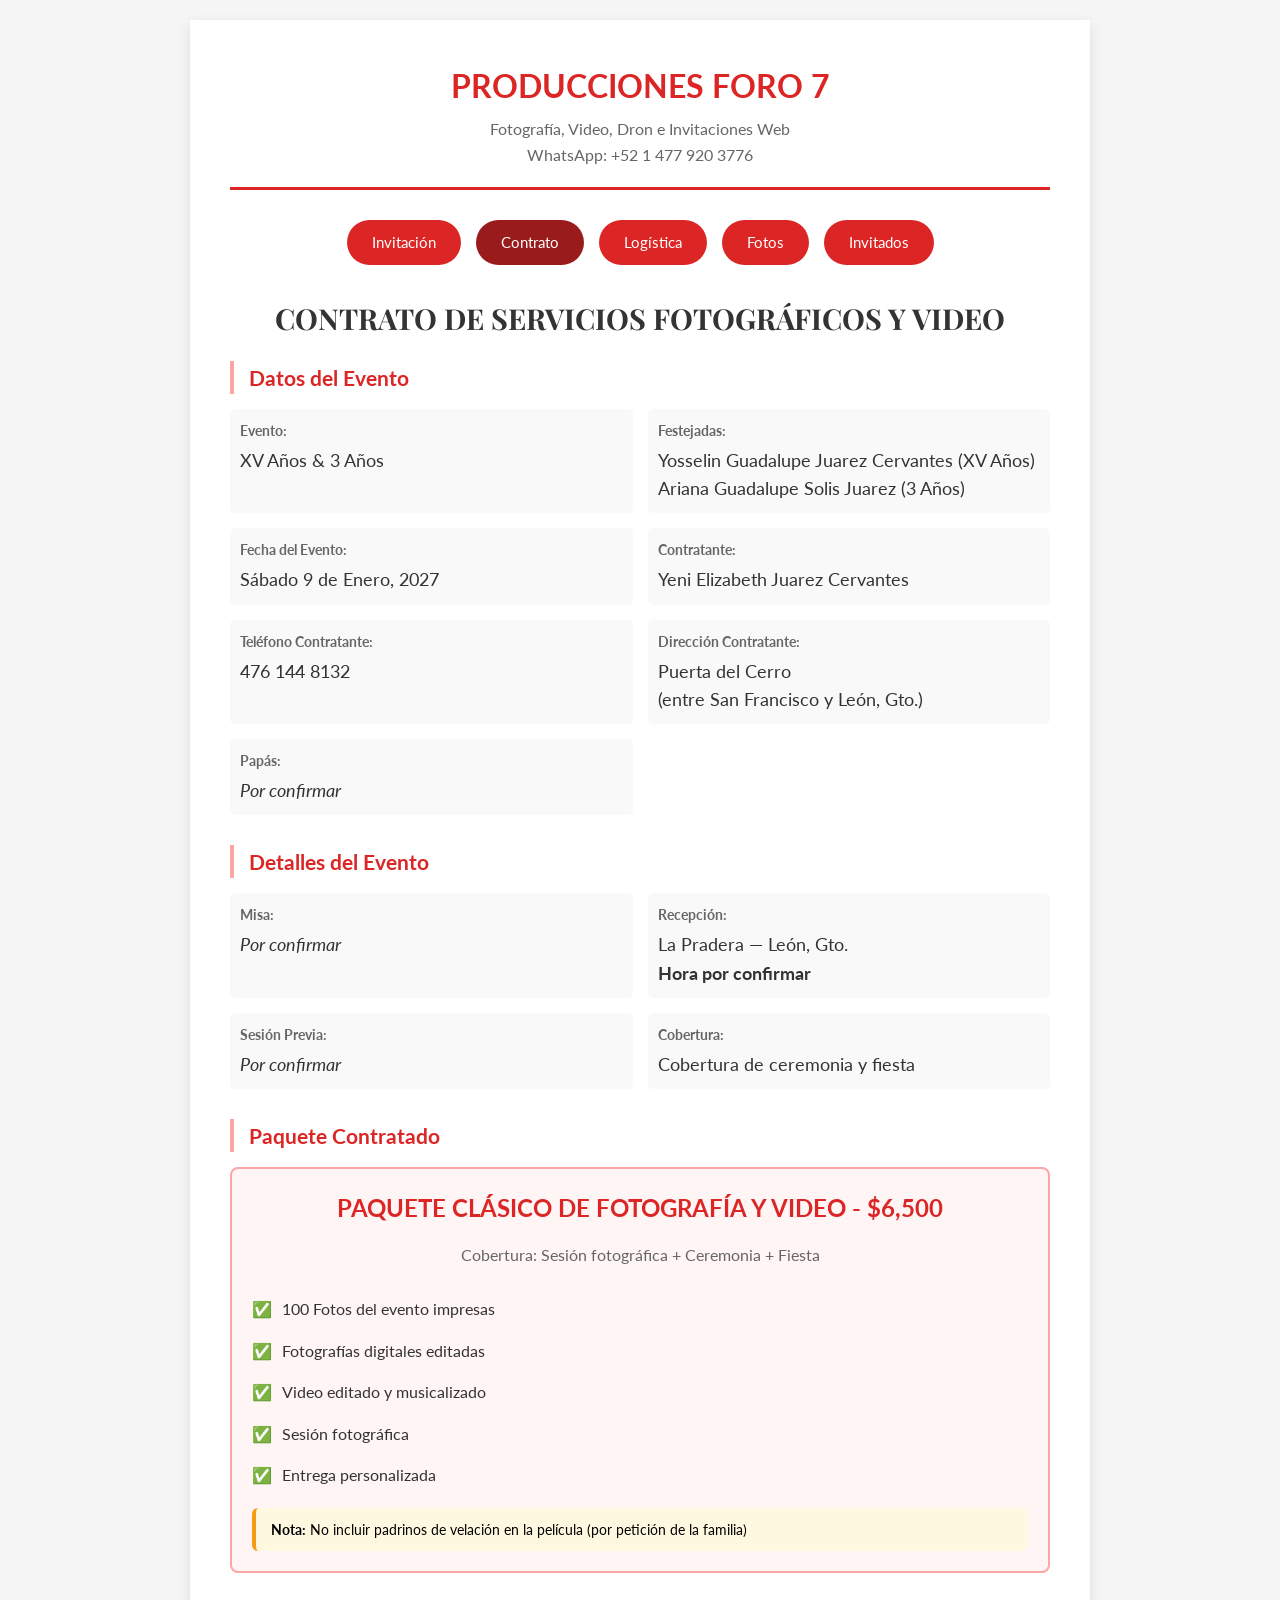
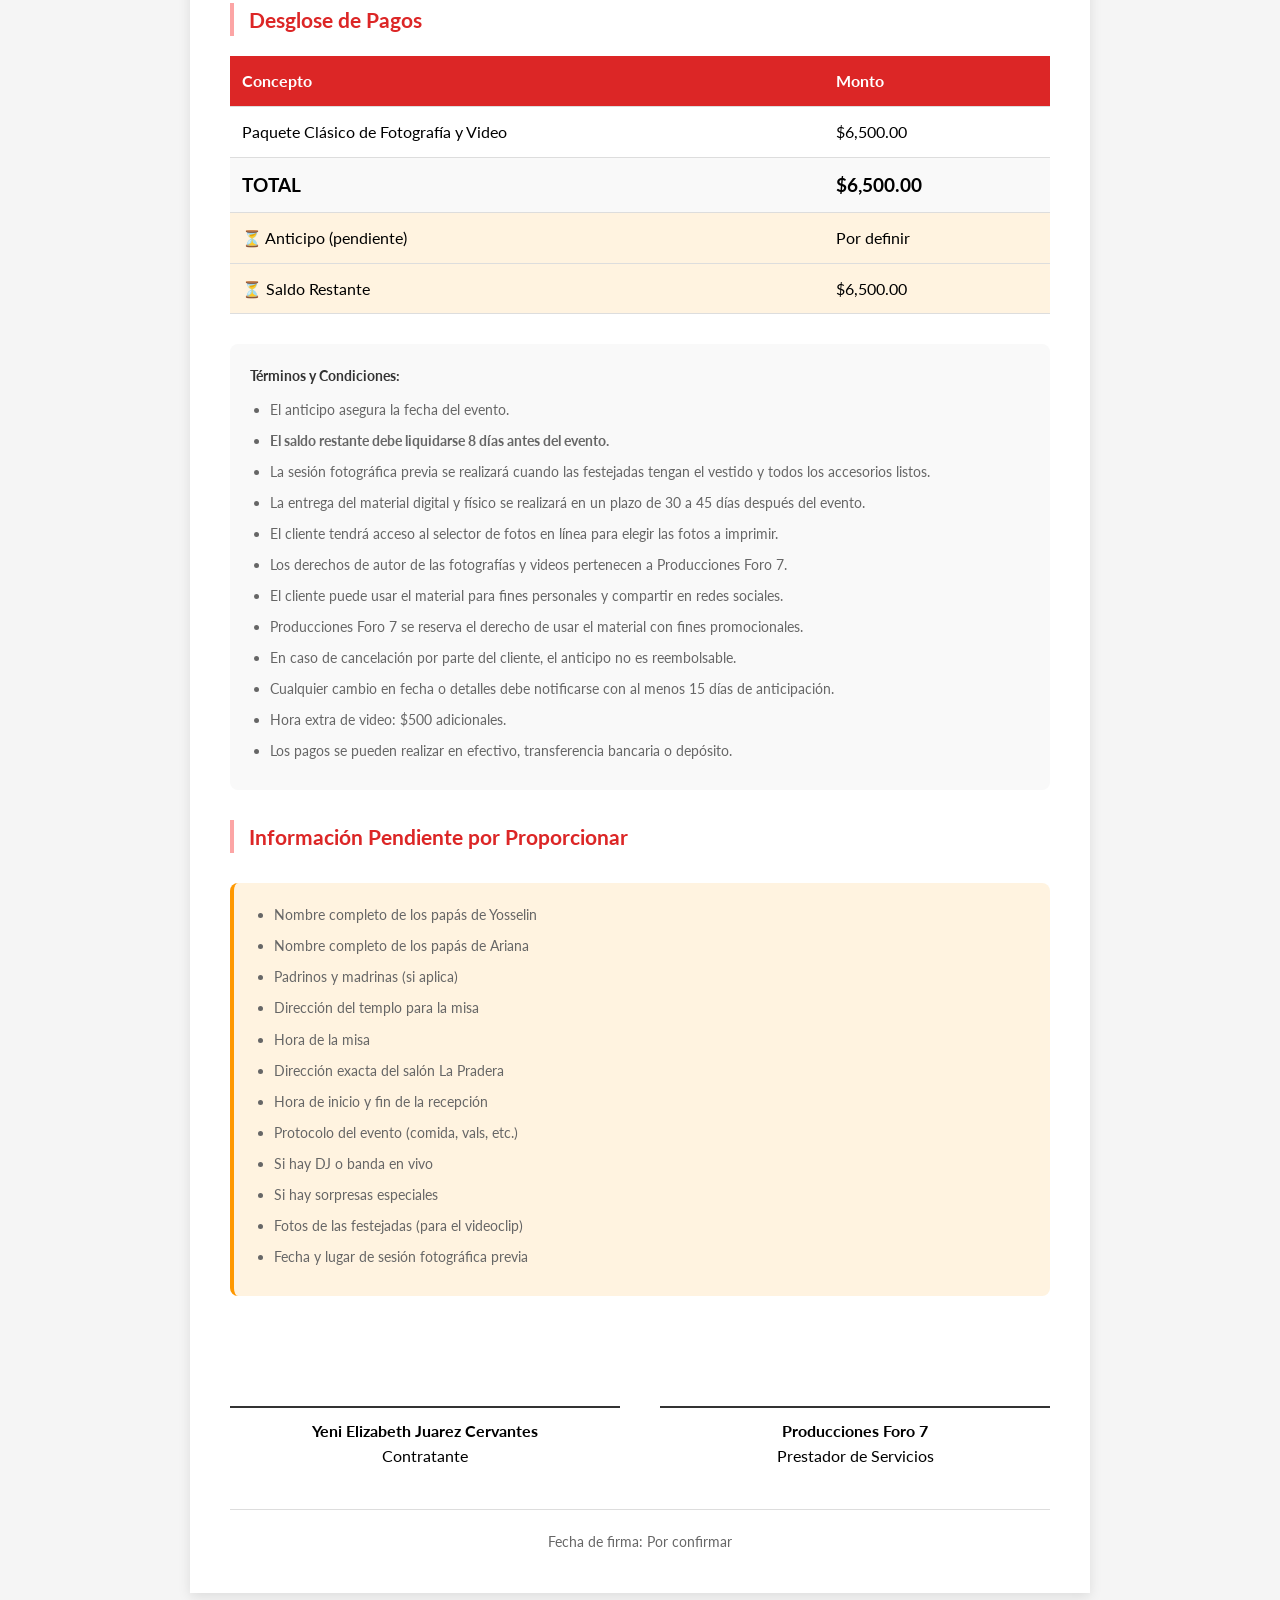
==== contrato.html @ 50c93f6e "Corregir telefono de contacto de Foro 7 a 477 920 3776 Co-Authored-By: Claude Opus 5 <noreply@anthro" ====
<!DOCTYPE html>
<html lang="es">
<head>
    <meta charset="UTF-8">
    <meta name="viewport" content="width=device-width, initial-scale=1.0">
    <title>Contrato - XV Años Yosselin & 3 Años Ariana</title>
    <link rel="icon" type="image/svg+xml" href="favicon.svg">
    <link href="https://fonts.googleapis.com/css2?family=Playfair+Display:wght@400;700&family=Lato:wght@300;400;700&display=swap" rel="stylesheet">
    <link rel="stylesheet" href="css/contrato.css?v=1">
</head>
<body>
    <div class="container">
        <div class="header">
            <div class="company-name">PRODUCCIONES FORO 7</div>
            <div class="company-subtitle">Fotografía, Video, Dron e Invitaciones Web</div>
            <div class="company-subtitle">WhatsApp: +52 1 477 920 3776</div>
        </div>

        <div class="nav-links">
            <a href="index.html">Invitación</a>
            <a href="contrato.html" class="active">Contrato</a>
            <a href="logistica.html">Logística</a>
            <a href="selector.html">Fotos</a>
            <a href="invitados.html">Invitados</a>
        </div>

        <h1 class="contract-title">CONTRATO DE SERVICIOS FOTOGRÁFICOS Y VIDEO</h1>

        <div class="section">
            <h2 class="section-title">Datos del Evento</h2>
            <div class="info-grid">
                <div class="info-item">
                    <div class="info-label">Evento:</div>
                    <div class="info-value">XV Años & 3 Años</div>
                </div>
                <div class="info-item">
                    <div class="info-label">Festejadas:</div>
                    <div class="info-value">Yosselin Guadalupe Juarez Cervantes (XV Años)<br>Ariana Guadalupe Solis Juarez (3 Años)</div>
                </div>
                <div class="info-item">
                    <div class="info-label">Fecha del Evento:</div>
                    <div class="info-value">Sábado 9 de Enero, 2027</div>
                </div>
                <div class="info-item">
                    <div class="info-label">Contratante:</div>
                    <div class="info-value">Yeni Elizabeth Juarez Cervantes</div>
                </div>
                <div class="info-item">
                    <div class="info-label">Teléfono Contratante:</div>
                    <div class="info-value">476 144 8132</div>
                </div>
                <div class="info-item">
                    <div class="info-label">Dirección Contratante:</div>
                    <div class="info-value">Puerta del Cerro<br>(entre San Francisco y León, Gto.)</div>
                </div>
                <div class="info-item">
                    <div class="info-label">Papás:</div>
                    <div class="info-value"><em>Por confirmar</em></div>
                </div>
            </div>
        </div>

        <div class="section">
            <h2 class="section-title">Detalles del Evento</h2>
            <div class="info-grid">
                <div class="info-item">
                    <div class="info-label">Misa:</div>
                    <div class="info-value"><em>Por confirmar</em></div>
                </div>
                <div class="info-item">
                    <div class="info-label">Recepción:</div>
                    <div class="info-value">La Pradera — León, Gto.<br><strong>Hora por confirmar</strong></div>
                </div>
                <div class="info-item">
                    <div class="info-label">Sesión Previa:</div>
                    <div class="info-value"><em>Por confirmar</em></div>
                </div>
                <div class="info-item">
                    <div class="info-label">Cobertura:</div>
                    <div class="info-value">Cobertura de ceremonia y fiesta</div>
                </div>
            </div>
        </div>

        <div class="section">
            <h2 class="section-title">Paquete Contratado</h2>
            <div class="package-details">
                <div class="package-title">PAQUETE CLÁSICO DE FOTOGRAFÍA Y VIDEO - $6,500</div>
                <p style="text-align: center; color: #666; margin-bottom: 20px;">
                    Cobertura: Sesión fotográfica + Ceremonia + Fiesta
                </p>

                <ul class="package-list">
                    <li>100 Fotos del evento impresas</li>
                    <li>Fotografías digitales editadas</li>
                    <li>Video editado y musicalizado</li>
                    <li>Sesión fotográfica</li>
                    <li>Entrega personalizada</li>
                </ul>

                <div style="margin-top:12px; background:#fff8e1; border-left:4px solid #f39c12; padding:10px 15px; border-radius:6px; font-size:0.9rem;">
                    <strong>Nota:</strong> No incluir padrinos de velación en la película (por petición de la familia)
                </div>
            </div>
        </div>

        <div class="section">
            <h2 class="section-title">Desglose de Pagos</h2>
            <table class="pricing-table">
                <thead>
                    <tr>
                        <th>Concepto</th>
                        <th class="table-right">Monto</th>
                    </tr>
                </thead>
                <tbody>
                    <tr>
                        <td>Paquete Clásico de Fotografía y Video</td>
                        <td class="table-right">$6,500.00</td>
                    </tr>
                    <tr class="total-row">
                        <td>TOTAL</td>
                        <td class="table-right">$6,500.00</td>
                    </tr>
                    <tr class="pending-row">
                        <td>⏳ Anticipo (pendiente)</td>
                        <td class="table-right">Por definir</td>
                    </tr>
                    <tr class="pending-row">
                        <td>⏳ Saldo Restante</td>
                        <td class="table-right">$6,500.00</td>
                    </tr>
                </tbody>
            </table>
        </div>

        <div class="section">
            <div class="terms">
                <div class="terms-title">Términos y Condiciones:</div>
                <ul>
                    <li>El anticipo asegura la fecha del evento.</li>
                    <li><strong>El saldo restante debe liquidarse 8 días antes del evento.</strong></li>
                    <li>La sesión fotográfica previa se realizará cuando las festejadas tengan el vestido y todos los accesorios listos.</li>
                    <li>La entrega del material digital y físico se realizará en un plazo de 30 a 45 días después del evento.</li>
                    <li>El cliente tendrá acceso al selector de fotos en línea para elegir las fotos a imprimir.</li>
                    <li>Los derechos de autor de las fotografías y videos pertenecen a Producciones Foro 7.</li>
                    <li>El cliente puede usar el material para fines personales y compartir en redes sociales.</li>
                    <li>Producciones Foro 7 se reserva el derecho de usar el material con fines promocionales.</li>
                    <li>En caso de cancelación por parte del cliente, el anticipo no es reembolsable.</li>
                    <li>Cualquier cambio en fecha o detalles debe notificarse con al menos 15 días de anticipación.</li>
                    <li>Hora extra de video: $500 adicionales.</li>
                    <li>Los pagos se pueden realizar en efectivo, transferencia bancaria o depósito.</li>
                </ul>
            </div>
        </div>

        <div class="section">
            <h2 class="section-title">Información Pendiente por Proporcionar</h2>
            <div class="terms" style="background: #fff3e0; border-left: 4px solid #ff9800;">
                <ul>
                    <li>Nombre completo de los papás de Yosselin</li>
                    <li>Nombre completo de los papás de Ariana</li>
                    <li>Padrinos y madrinas (si aplica)</li>
                    <li>Dirección del templo para la misa</li>
                    <li>Hora de la misa</li>
                    <li>Dirección exacta del salón La Pradera</li>
                    <li>Hora de inicio y fin de la recepción</li>
                    <li>Protocolo del evento (comida, vals, etc.)</li>
                    <li>Si hay DJ o banda en vivo</li>
                    <li>Si hay sorpresas especiales</li>
                    <li>Fotos de las festejadas (para el videoclip)</li>
                    <li>Fecha y lugar de sesión fotográfica previa</li>
                </ul>
            </div>
        </div>

        <div class="signatures">
            <div class="signature-box">
                <div class="signature-line">
                    <strong>Yeni Elizabeth Juarez Cervantes</strong><br>
                    Contratante
                </div>
            </div>
            <div class="signature-box">
                <div class="signature-line">
                    <strong>Producciones Foro 7</strong><br>
                    Prestador de Servicios
                </div>
            </div>
        </div>

        <div class="contract-date">
            Fecha de firma: Por confirmar
        </div>
    </div>
    <script src="js/visitas.js?v=1"></script>

<script src="js/foro7-footer.js?v=1"></script>
</body>
</html>
---- css/contrato.css ----
* {
            margin: 0;
            padding: 0;
            box-sizing: border-box;
        }

        body {
            font-family: 'Lato', sans-serif;
            background: #f5f5f5;
            padding: 20px;
            line-height: 1.6;
        }

        .container {
            max-width: 900px;
            margin: 0 auto;
            background: white;
            padding: 40px;
            box-shadow: 0 4px 12px rgba(0,0,0,0.1);
        }

        .header {
            text-align: center;
            border-bottom: 3px solid #dc2626;
            padding-bottom: 20px;
            margin-bottom: 30px;
        }

        .company-name {
            font-size: 2rem;
            color: #dc2626;
            font-weight: 700;
            margin-bottom: 5px;
        }

        .company-subtitle {
            font-size: 1rem;
            color: #666;
        }

        .contract-title {
            font-family: 'Playfair Display', serif;
            font-size: 1.8rem;
            color: #333;
            margin: 30px 0 20px;
            text-align: center;
        }

        .section {
            margin-bottom: 30px;
        }

        .section-title {
            font-size: 1.3rem;
            color: #dc2626;
            margin-bottom: 15px;
            font-weight: 700;
            border-left: 4px solid #fca5a5;
            padding-left: 15px;
        }

        .info-grid {
            display: grid;
            grid-template-columns: 1fr 1fr;
            gap: 15px;
            margin-bottom: 20px;
        }

        .info-item {
            padding: 10px;
            background: #f9f9f9;
            border-radius: 5px;
        }

        .info-label {
            font-weight: 700;
            color: #666;
            font-size: 0.9rem;
            margin-bottom: 5px;
        }

        .info-value {
            color: #333;
            font-size: 1.1rem;
        }

        .pending {
            color: #ff9800;
            font-style: italic;
        }

        .package-details {
            background: #fff5f5;
            padding: 20px;
            border-radius: 8px;
            border: 2px solid #fca5a5;
        }

        .package-title {
            font-size: 1.5rem;
            color: #dc2626;
            margin-bottom: 15px;
            text-align: center;
            font-weight: 700;
        }

        .package-list {
            list-style: none;
            padding: 0;
        }

        .package-list li {
            padding: 8px 0;
            padding-left: 30px;
            position: relative;
            color: #333;
        }

        .package-list li:before {
            content: "✅";
            position: absolute;
            left: 0;
        }

        .package-extras {
            background: #e3f2fd;
            padding: 15px;
            border-radius: 8px;
            margin-top: 15px;
            border-left: 4px solid #2196f3;
        }

        .package-extras-title {
            font-weight: 700;
            color: #1976d2;
            margin-bottom: 10px;
        }

        .pricing-table {
            width: 100%;
            margin-top: 20px;
            border-collapse: collapse;
        }

        .pricing-table th,
        .pricing-table td {
            padding: 12px;
            text-align: left;
            border-bottom: 1px solid #ddd;
        }

        .pricing-table th {
            background: #dc2626;
            color: white;
            font-weight: 700;
        }

        .total-row {
            background: #f9f9f9;
            font-weight: 700;
            font-size: 1.2rem;
        }

        .paid-row {
            background: #e8f5e9;
        }

        .pending-row {
            background: #fff3e0;
        }

        .signatures {
            margin-top: 50px;
            display: grid;
            grid-template-columns: 1fr 1fr;
            gap: 40px;
        }

        .signature-box {
            text-align: center;
        }

        .signature-line {
            border-top: 2px solid #333;
            margin-top: 60px;
            padding-top: 10px;
        }

        .terms {
            background: #f9f9f9;
            padding: 20px;
            border-radius: 8px;
            margin-top: 30px;
            font-size: 0.9rem;
            color: #666;
        }

        .terms-title {
            font-weight: 700;
            color: #333;
            margin-bottom: 10px;
        }

        .terms ul {
            padding-left: 20px;
        }

        .terms li {
            margin-bottom: 8px;
        }

        .table-right {
            text-align: right;
        }

        .contract-date {
            text-align: center;
            margin-top: 40px;
            padding-top: 20px;
            border-top: 1px solid #ddd;
            color: #666;
            font-size: 0.9rem;
        }

        .nav-links {
            display: flex;
            justify-content: center;
            gap: 15px;
            margin: 20px 0;
            flex-wrap: wrap;
        }

        .nav-links a {
            display: inline-block;
            background: #dc2626;
            color: white;
            padding: 10px 25px;
            border-radius: 25px;
            text-decoration: none;
            transition: all 0.3s;
            font-size: 0.95em;
        }

        .nav-links a:hover {
            background: #991b1b;
            transform: translateY(-2px);
            box-shadow: 0 5px 15px rgba(0, 0, 0, 0.2);
        }

        .nav-links a.active {
            background: #991b1b;
        }

        @media (max-width: 768px) {
            .container {
                padding: 20px;
            }

            .info-grid {
                grid-template-columns: 1fr;
            }

            .signatures {
                grid-template-columns: 1fr;
            }
        }

        @media print {
            body {
                background: white;
                padding: 0;
            }

            .container {
                box-shadow: none;
                padding: 20px;
            }

            .nav-links {
                display: none;
            }
        }
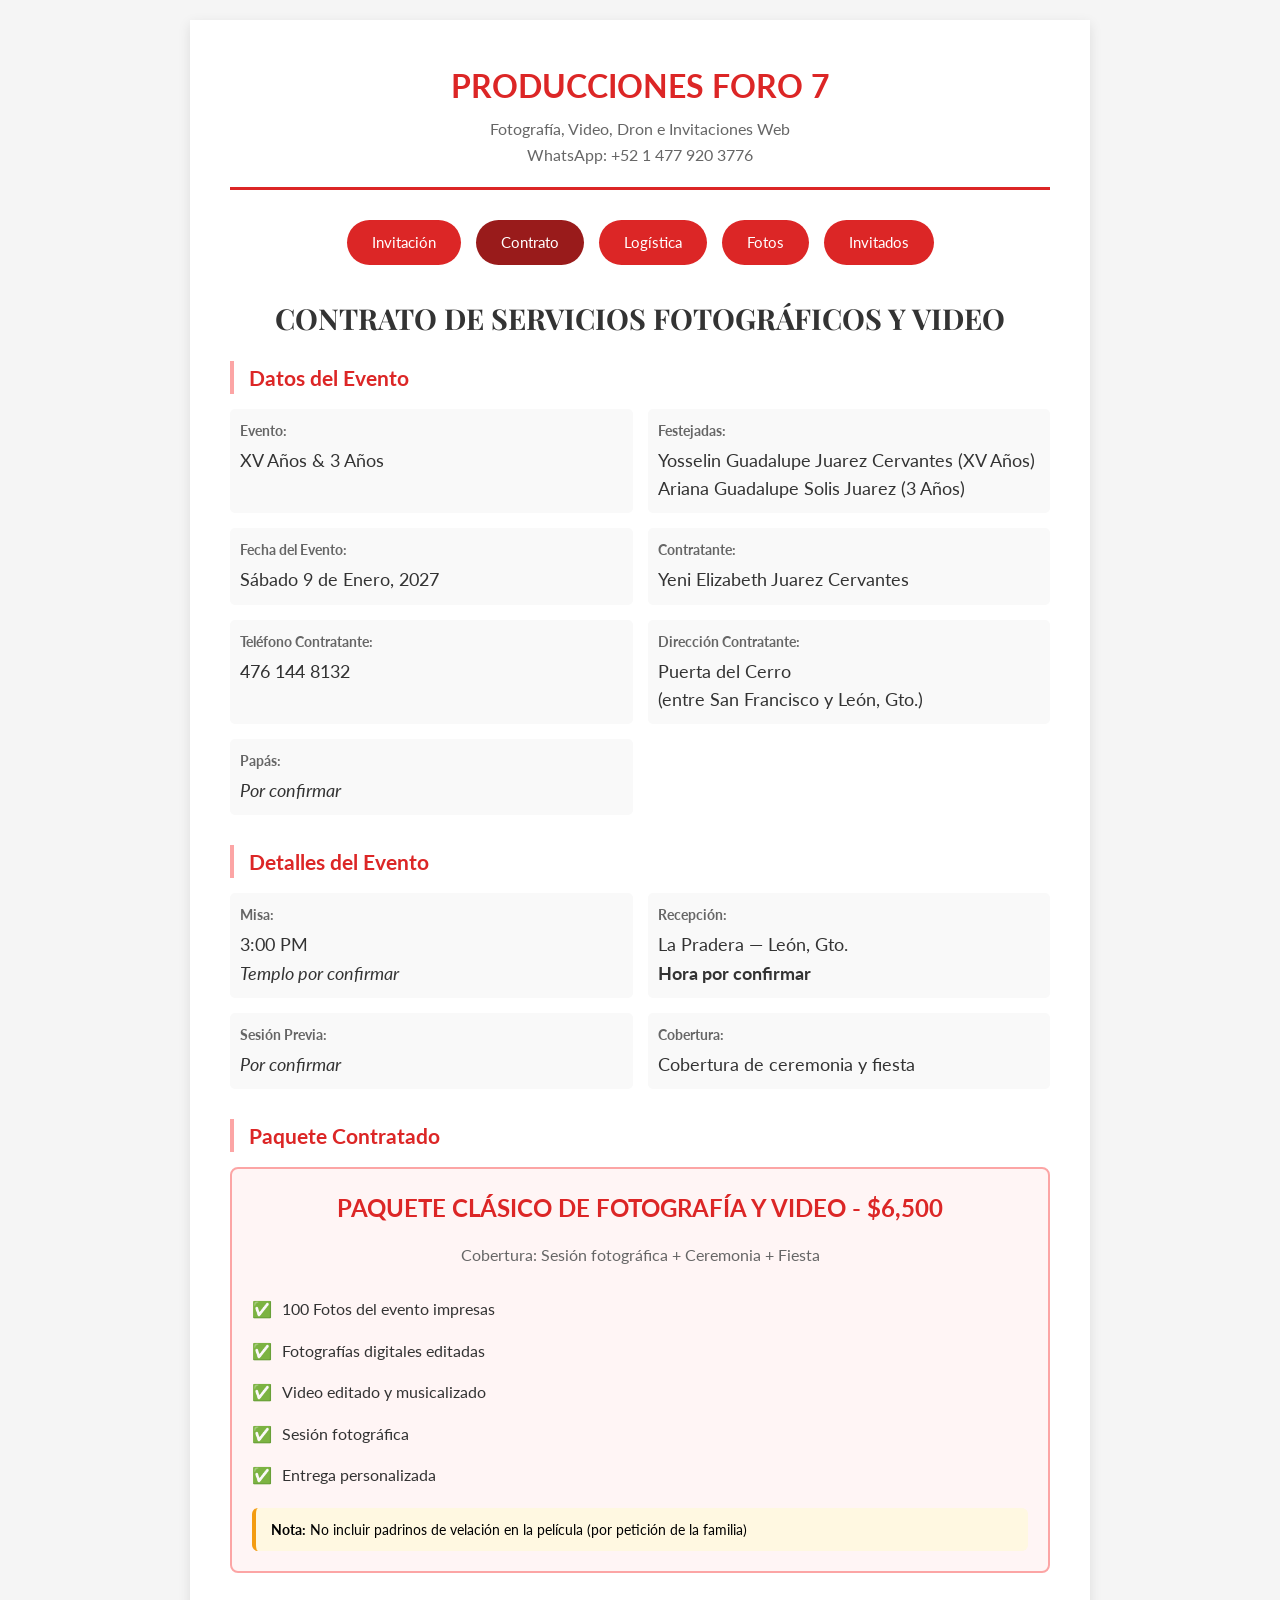
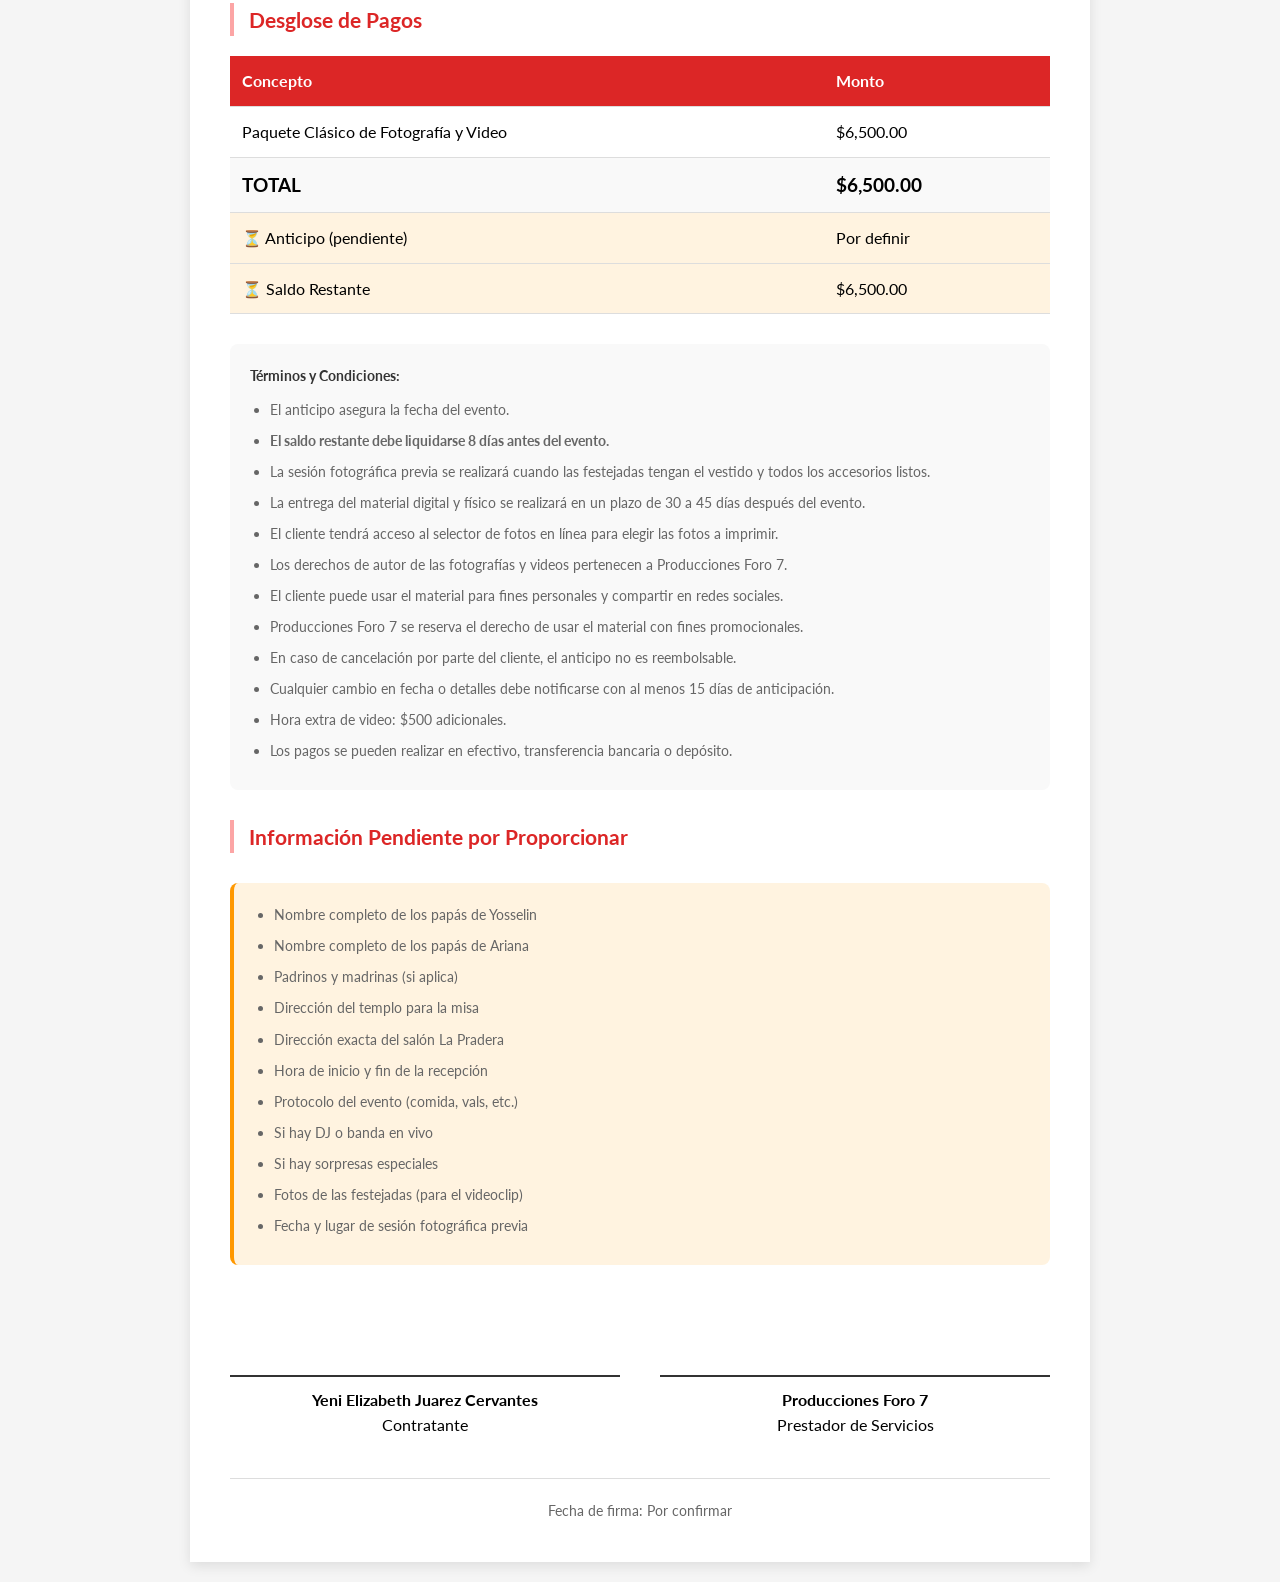
==== commit 0cf44fbf: "Confirmar hora de la misa a las 3:00 PM Co-Authored-By: Claude Opus 5.5 <noreply@anthropic.com>" ====
--- a/contrato.html
+++ b/contrato.html
@@ -65,7 +65,7 @@
             <div class="info-grid">
                 <div class="info-item">
                     <div class="info-label">Misa:</div>
-                    <div class="info-value"><em>Por confirmar</em></div>
+                    <div class="info-value">3:00 PM<br><em>Templo por confirmar</em></div>
                 </div>
                 <div class="info-item">
                     <div class="info-label">Recepción:</div>
@@ -162,7 +162,6 @@
                     <li>Nombre completo de los papás de Ariana</li>
                     <li>Padrinos y madrinas (si aplica)</li>
                     <li>Dirección del templo para la misa</li>
-                    <li>Hora de la misa</li>
                     <li>Dirección exacta del salón La Pradera</li>
                     <li>Hora de inicio y fin de la recepción</li>
                     <li>Protocolo del evento (comida, vals, etc.)</li>
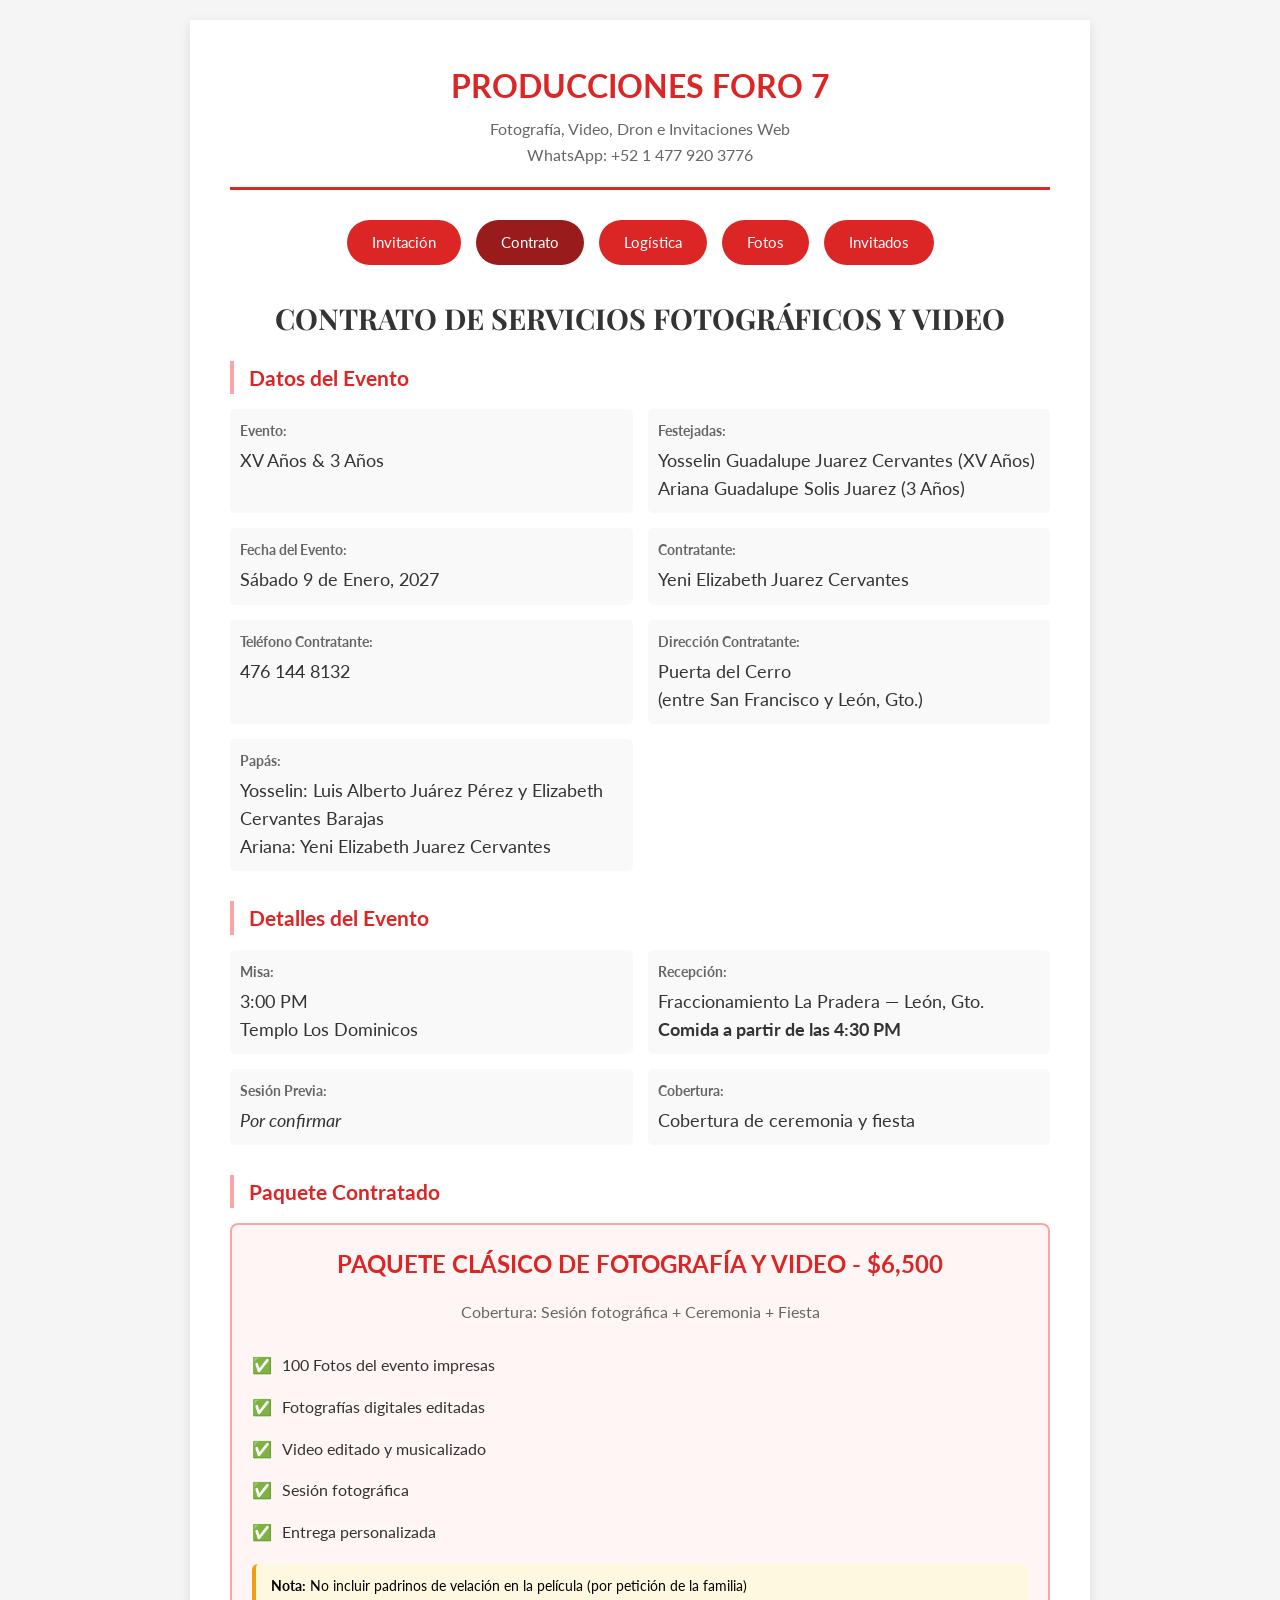
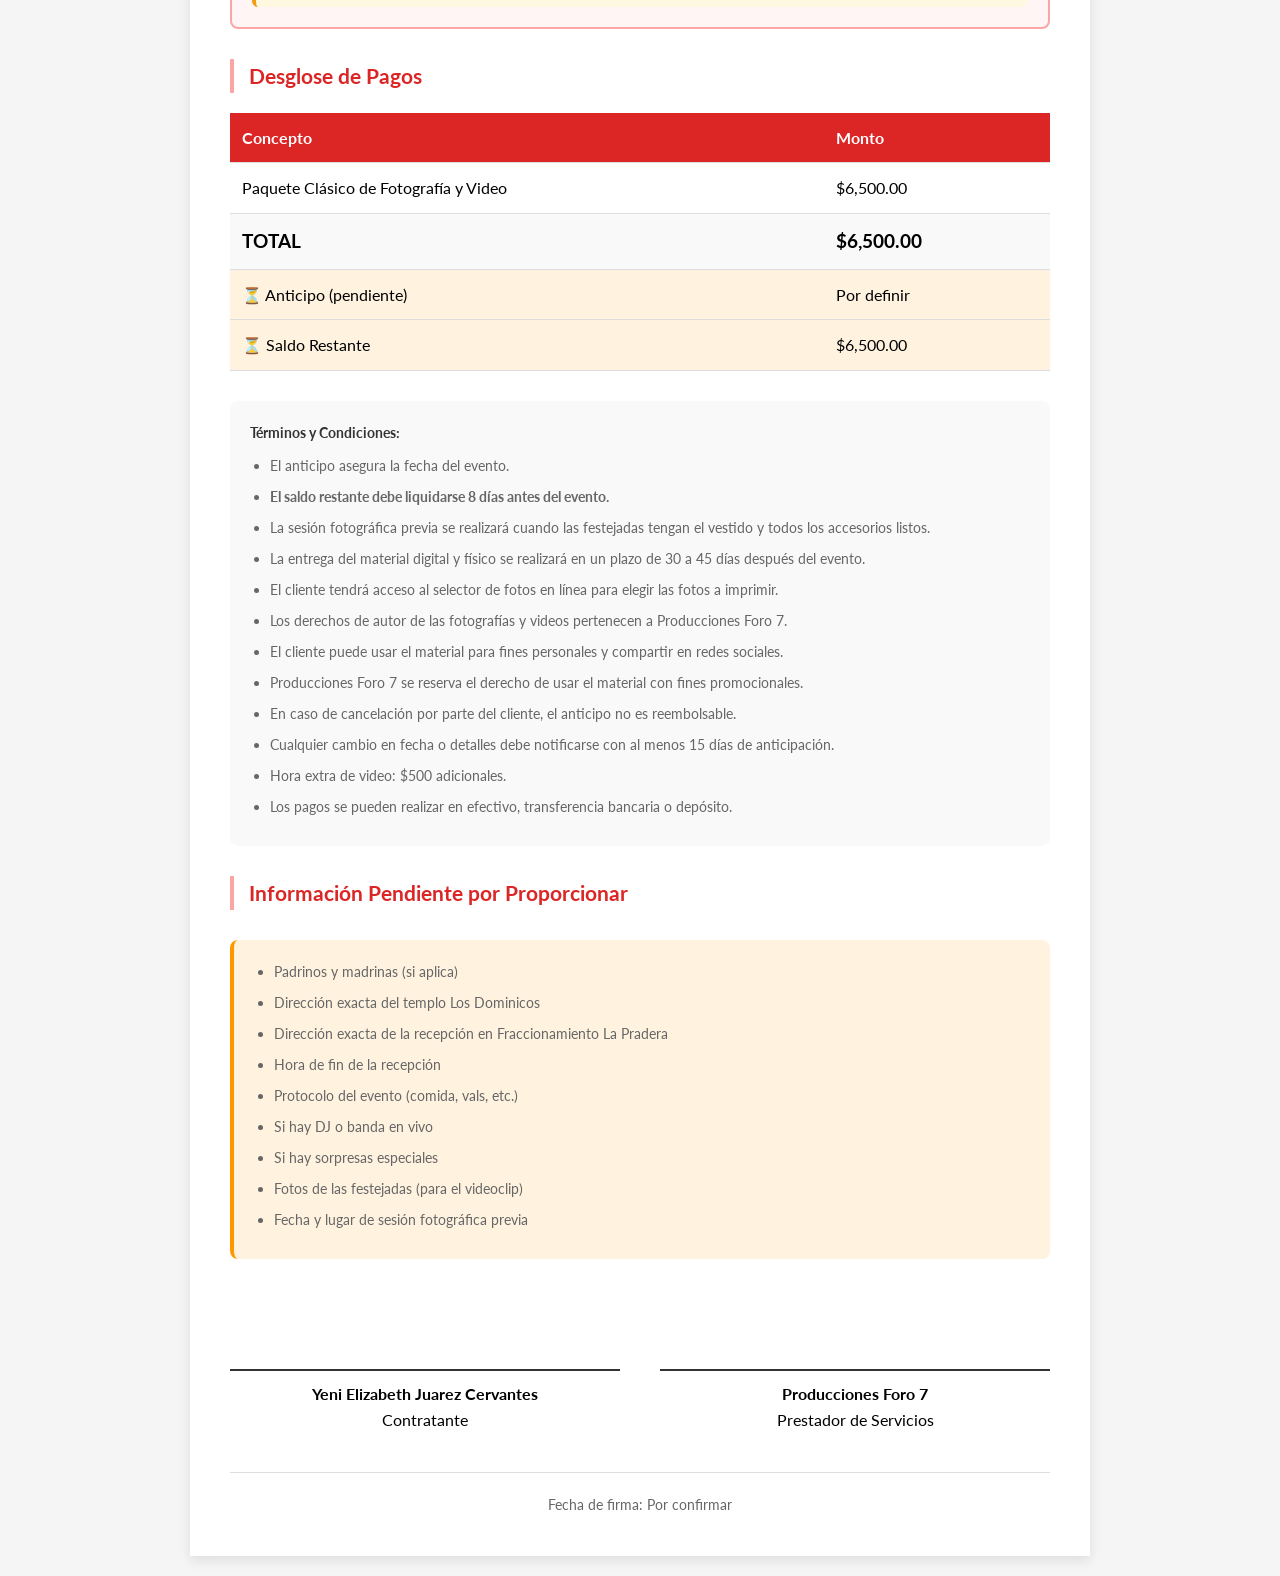
==== commit a80cc396: "Agregar papas, templo Los Dominicos y hora de comida 4:30 PM Co-Authored-By: Claude Opus 5.5 <norepl" ====
--- a/contrato.html
+++ b/contrato.html
@@ -55,7 +55,7 @@
                 </div>
                 <div class="info-item">
                     <div class="info-label">Papás:</div>
-                    <div class="info-value"><em>Por confirmar</em></div>
+                    <div class="info-value">Yosselin: Luis Alberto Juárez Pérez y Elizabeth Cervantes Barajas<br>Ariana: Yeni Elizabeth Juarez Cervantes</div>
                 </div>
             </div>
         </div>
@@ -65,11 +65,11 @@
             <div class="info-grid">
                 <div class="info-item">
                     <div class="info-label">Misa:</div>
-                    <div class="info-value">3:00 PM<br><em>Templo por confirmar</em></div>
+                    <div class="info-value">3:00 PM<br>Templo Los Dominicos</div>
                 </div>
                 <div class="info-item">
                     <div class="info-label">Recepción:</div>
-                    <div class="info-value">La Pradera — León, Gto.<br><strong>Hora por confirmar</strong></div>
+                    <div class="info-value">Fraccionamiento La Pradera — León, Gto.<br><strong>Comida a partir de las 4:30 PM</strong></div>
                 </div>
                 <div class="info-item">
                     <div class="info-label">Sesión Previa:</div>
@@ -158,12 +158,10 @@
             <h2 class="section-title">Información Pendiente por Proporcionar</h2>
             <div class="terms" style="background: #fff3e0; border-left: 4px solid #ff9800;">
                 <ul>
-                    <li>Nombre completo de los papás de Yosselin</li>
-                    <li>Nombre completo de los papás de Ariana</li>
                     <li>Padrinos y madrinas (si aplica)</li>
-                    <li>Dirección del templo para la misa</li>
-                    <li>Dirección exacta del salón La Pradera</li>
-                    <li>Hora de inicio y fin de la recepción</li>
+                    <li>Dirección exacta del templo Los Dominicos</li>
+                    <li>Dirección exacta de la recepción en Fraccionamiento La Pradera</li>
+                    <li>Hora de fin de la recepción</li>
                     <li>Protocolo del evento (comida, vals, etc.)</li>
                     <li>Si hay DJ o banda en vivo</li>
                     <li>Si hay sorpresas especiales</li>
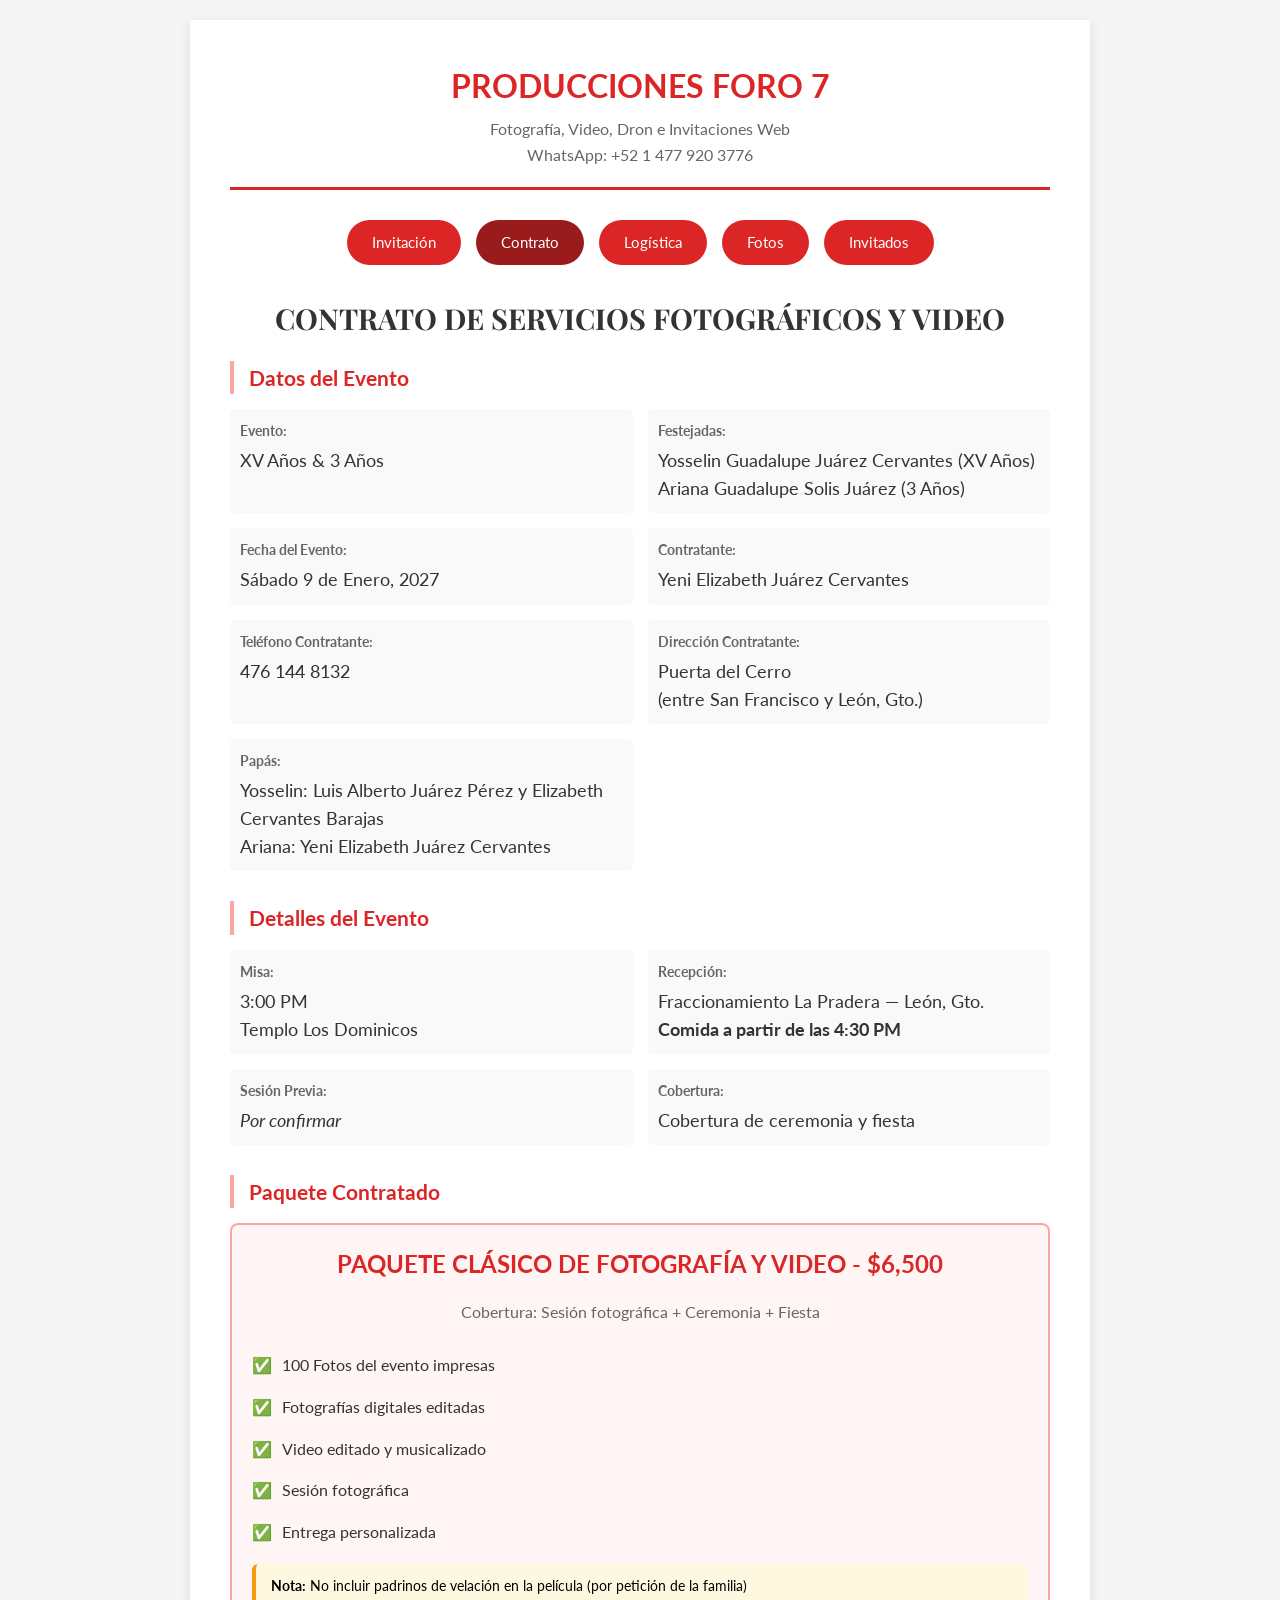
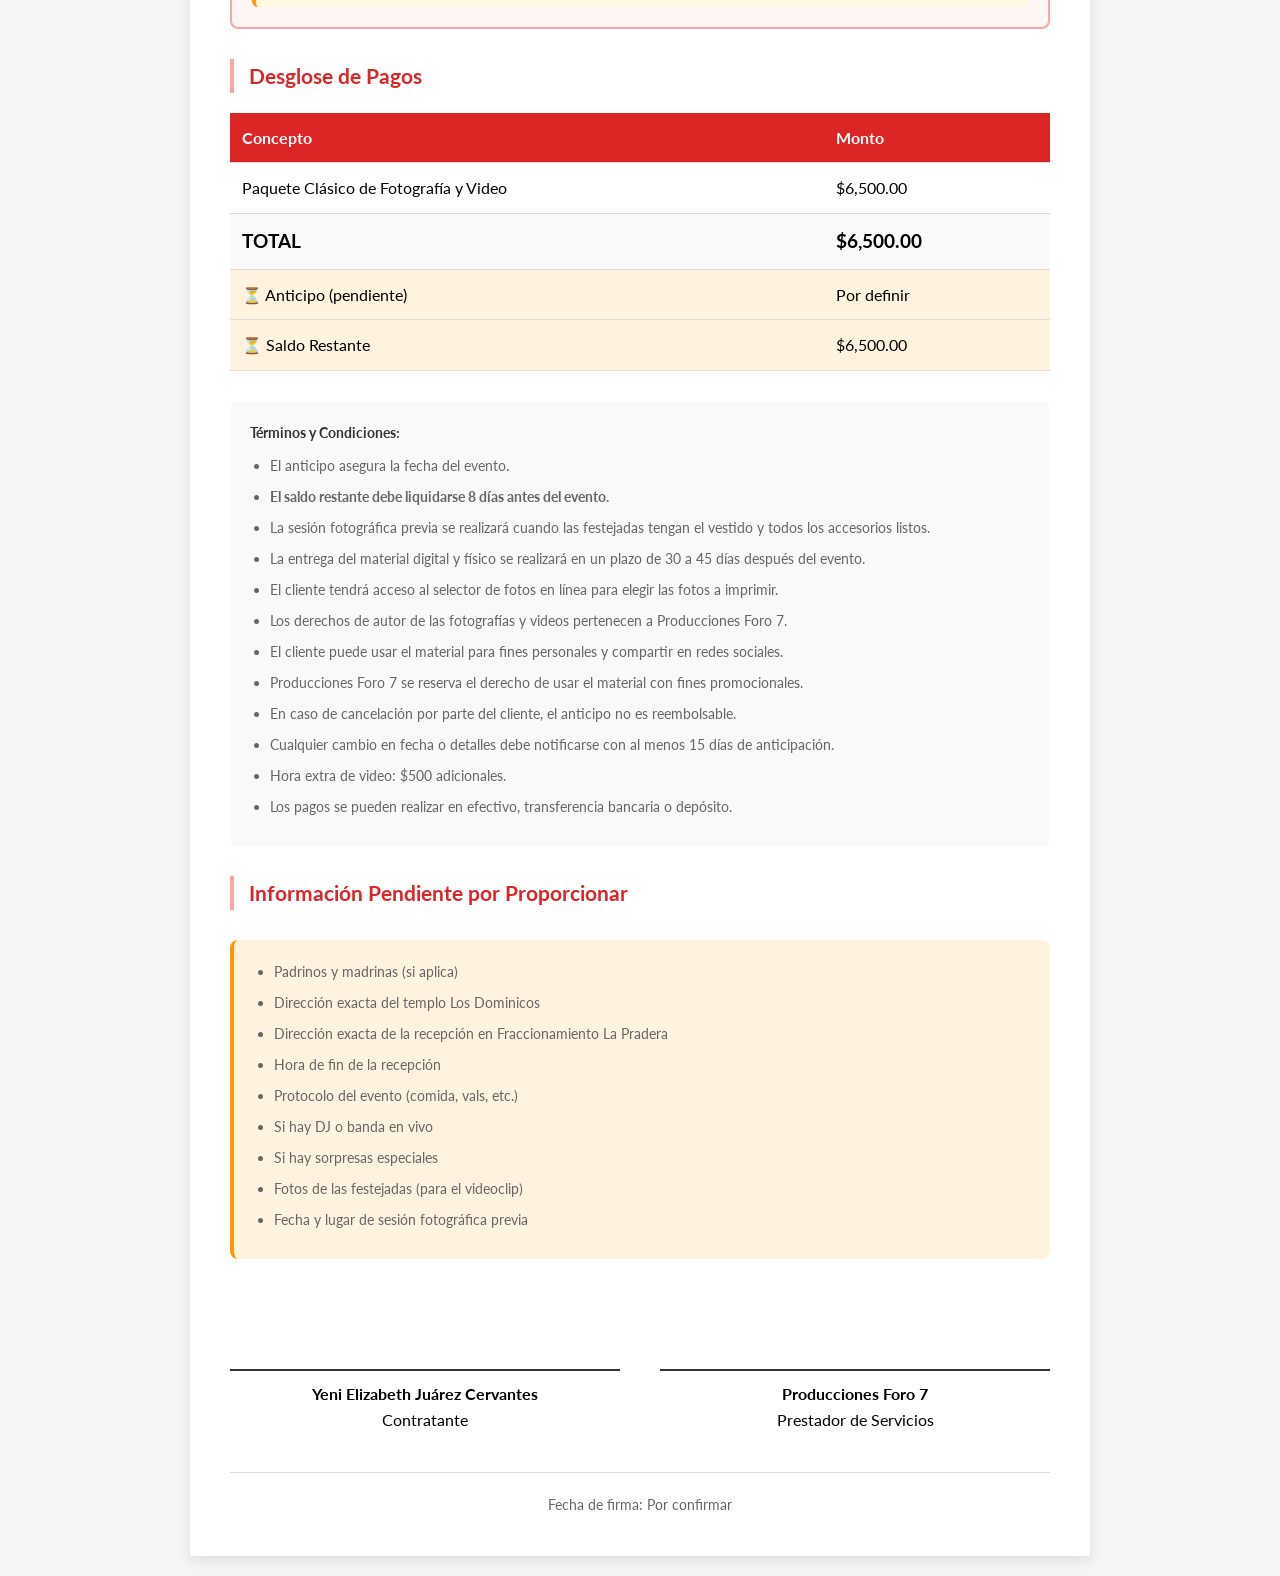
==== commit db453a21: "Acentuar todos los apellidos Juárez Co-Authored-By: Claude Opus 5.5 <noreply@anthropic.com>" ====
--- a/contrato.html
+++ b/contrato.html
@@ -35,7 +35,7 @@
                 </div>
                 <div class="info-item">
                     <div class="info-label">Festejadas:</div>
-                    <div class="info-value">Yosselin Guadalupe Juarez Cervantes (XV Años)<br>Ariana Guadalupe Solis Juarez (3 Años)</div>
+                    <div class="info-value">Yosselin Guadalupe Juárez Cervantes (XV Años)<br>Ariana Guadalupe Solis Juárez (3 Años)</div>
                 </div>
                 <div class="info-item">
                     <div class="info-label">Fecha del Evento:</div>
@@ -43,7 +43,7 @@
                 </div>
                 <div class="info-item">
                     <div class="info-label">Contratante:</div>
-                    <div class="info-value">Yeni Elizabeth Juarez Cervantes</div>
+                    <div class="info-value">Yeni Elizabeth Juárez Cervantes</div>
                 </div>
                 <div class="info-item">
                     <div class="info-label">Teléfono Contratante:</div>
@@ -55,7 +55,7 @@
                 </div>
                 <div class="info-item">
                     <div class="info-label">Papás:</div>
-                    <div class="info-value">Yosselin: Luis Alberto Juárez Pérez y Elizabeth Cervantes Barajas<br>Ariana: Yeni Elizabeth Juarez Cervantes</div>
+                    <div class="info-value">Yosselin: Luis Alberto Juárez Pérez y Elizabeth Cervantes Barajas<br>Ariana: Yeni Elizabeth Juárez Cervantes</div>
                 </div>
             </div>
         </div>
@@ -174,7 +174,7 @@
         <div class="signatures">
             <div class="signature-box">
                 <div class="signature-line">
-                    <strong>Yeni Elizabeth Juarez Cervantes</strong><br>
+                    <strong>Yeni Elizabeth Juárez Cervantes</strong><br>
                     Contratante
                 </div>
             </div>
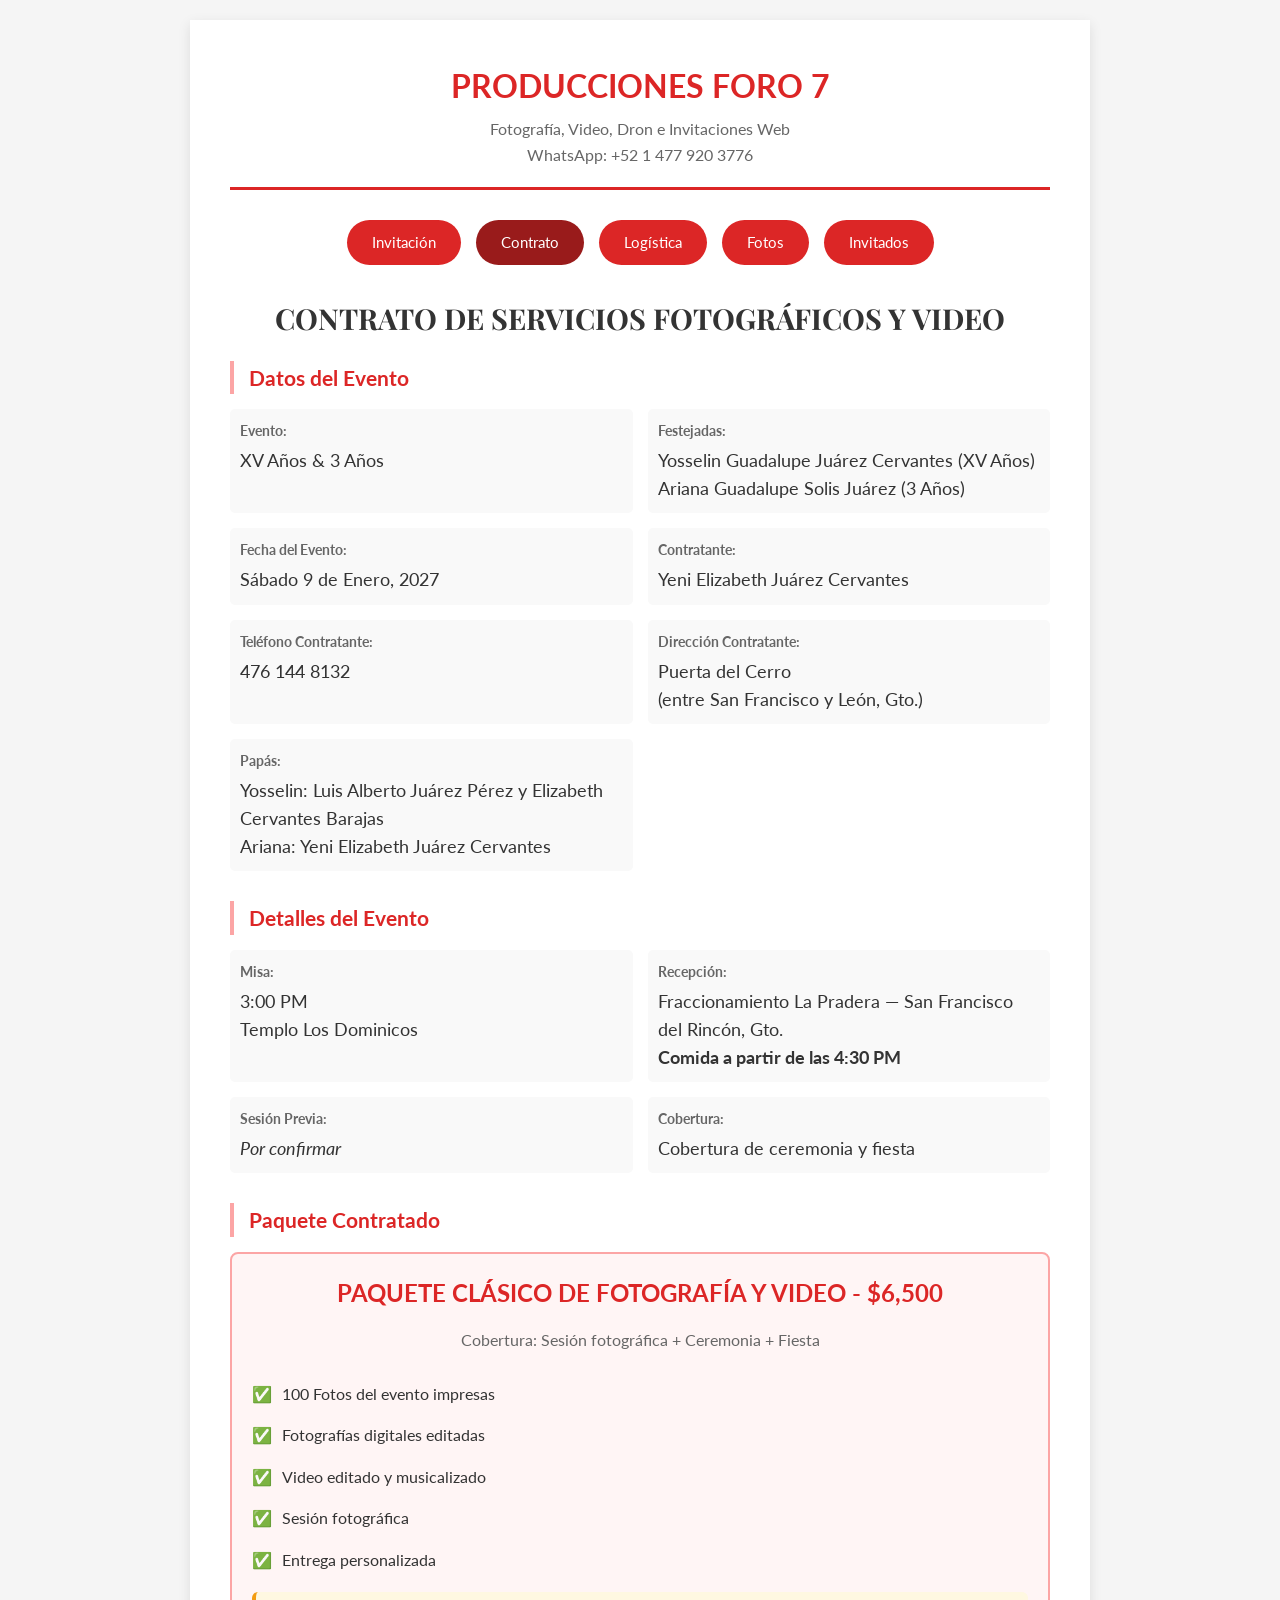
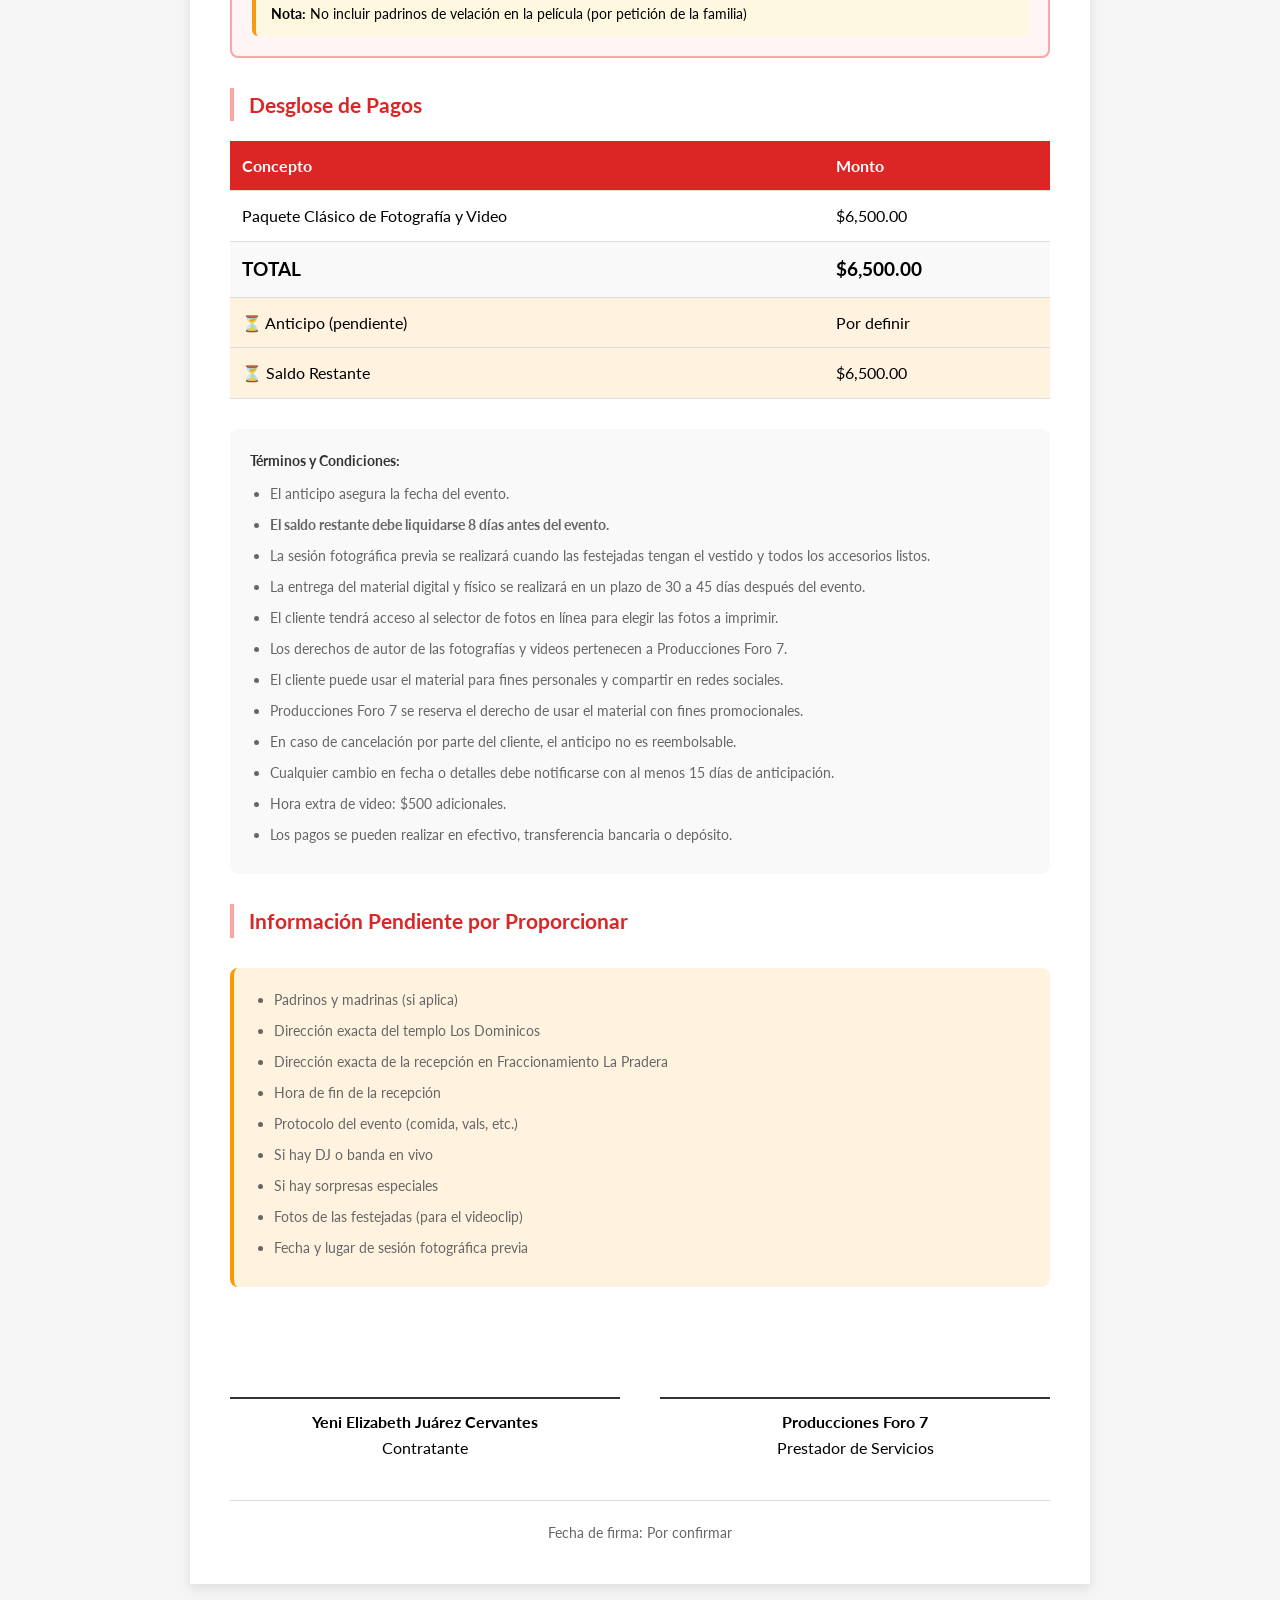
==== commit 57453eb1: "Ubicar recepcion en San Francisco del Rincon Co-Authored-By: Claude Opus 5.5 <noreply@anthropic.com>" ====
--- a/contrato.html
+++ b/contrato.html
@@ -69,7 +69,7 @@
                 </div>
                 <div class="info-item">
                     <div class="info-label">Recepción:</div>
-                    <div class="info-value">Fraccionamiento La Pradera — León, Gto.<br><strong>Comida a partir de las 4:30 PM</strong></div>
+                    <div class="info-value">Fraccionamiento La Pradera — San Francisco del Rincón, Gto.<br><strong>Comida a partir de las 4:30 PM</strong></div>
                 </div>
                 <div class="info-item">
                     <div class="info-label">Sesión Previa:</div>
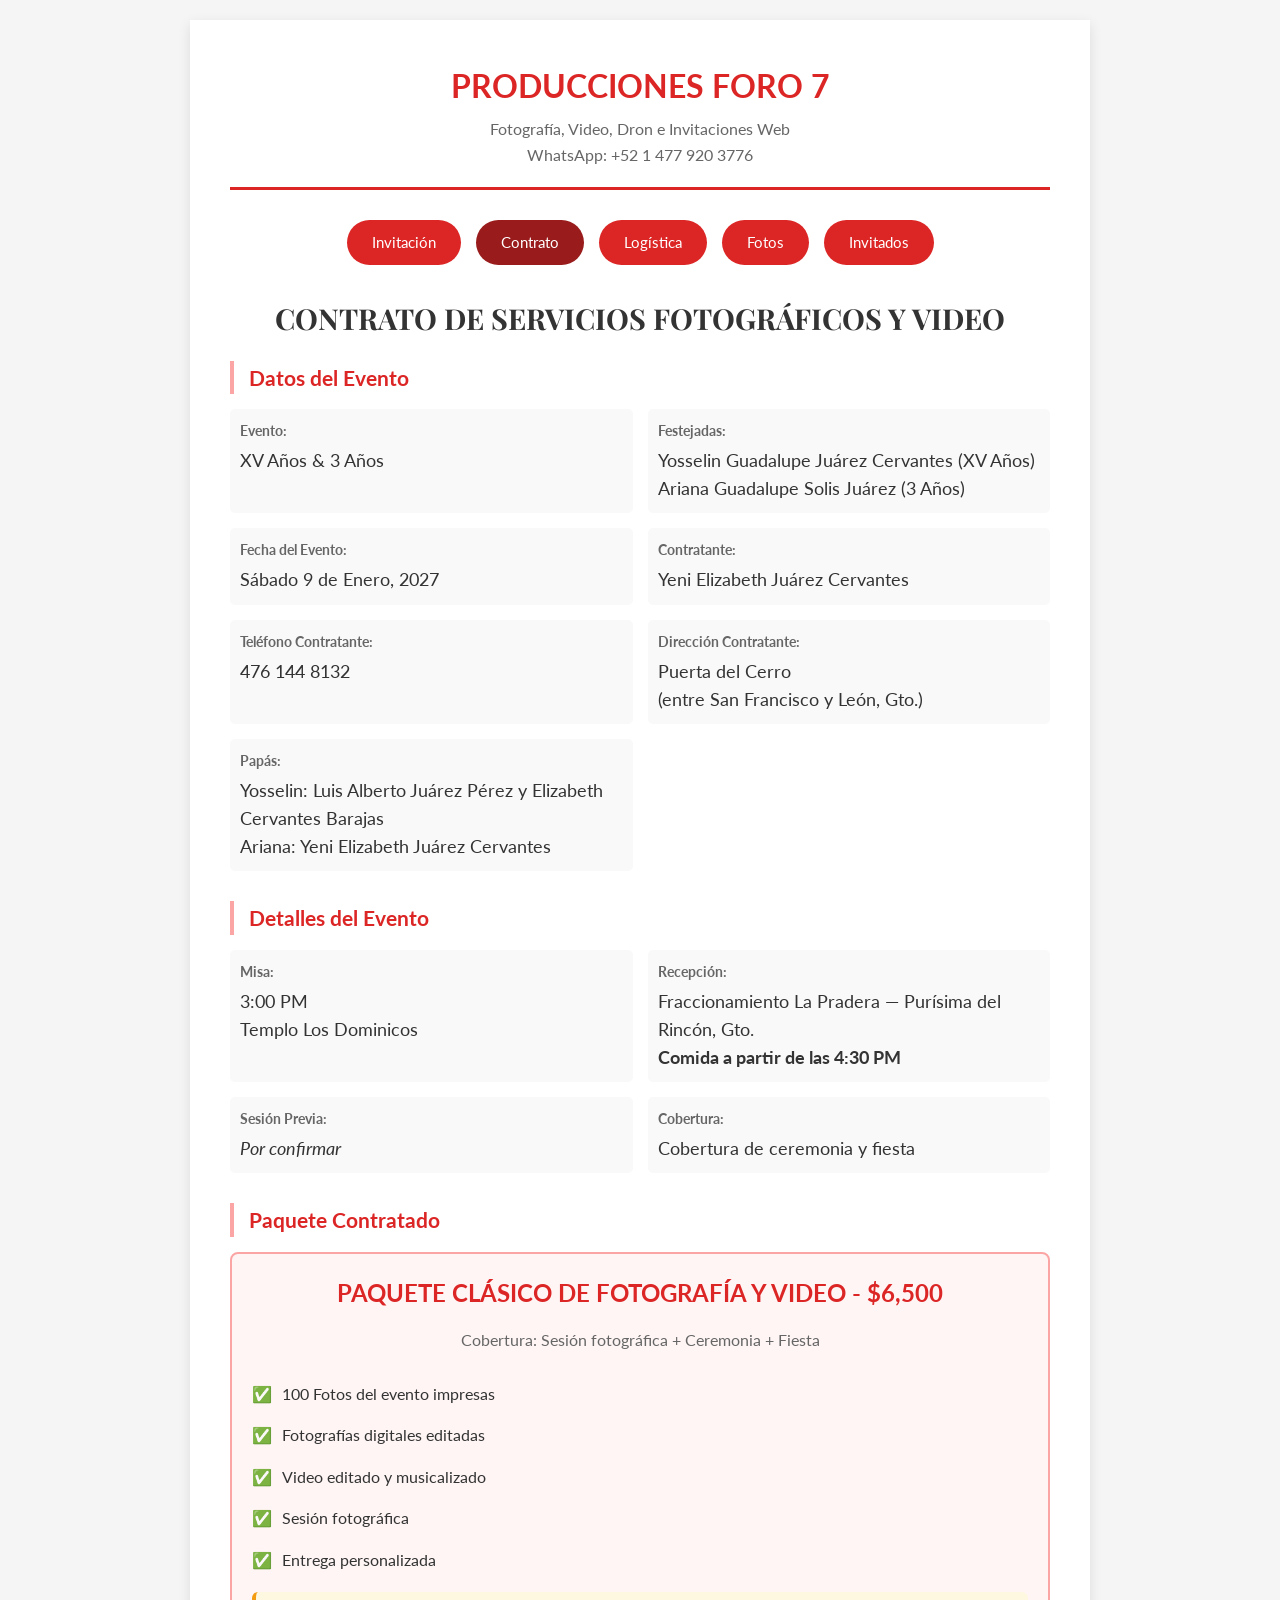
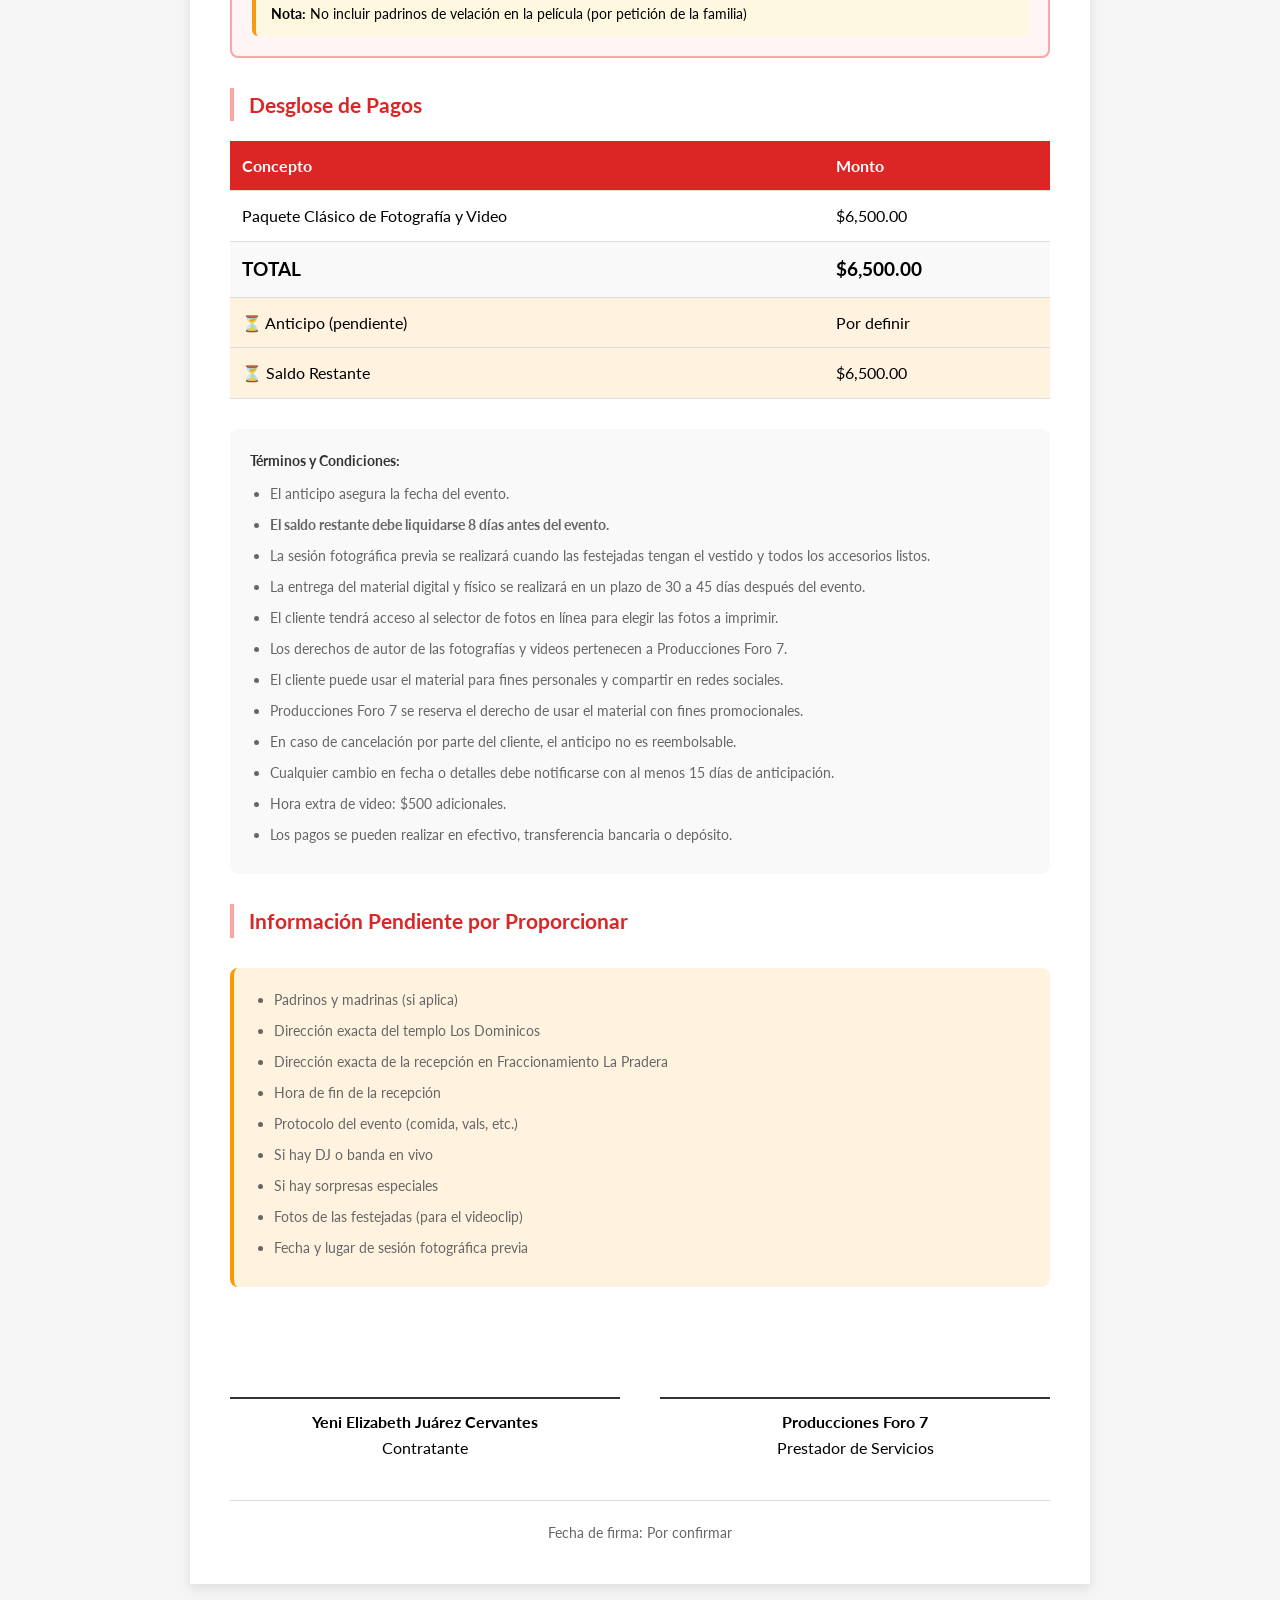
==== commit c1ea5c5d: "Ubicar recepcion en Purisima del Rincon Co-Authored-By: Claude Opus 5.5 <noreply@anthropic.com>" ====
--- a/contrato.html
+++ b/contrato.html
@@ -69,7 +69,7 @@
                 </div>
                 <div class="info-item">
                     <div class="info-label">Recepción:</div>
-                    <div class="info-value">Fraccionamiento La Pradera — San Francisco del Rincón, Gto.<br><strong>Comida a partir de las 4:30 PM</strong></div>
+                    <div class="info-value">Fraccionamiento La Pradera — Purísima del Rincón, Gto.<br><strong>Comida a partir de las 4:30 PM</strong></div>
                 </div>
                 <div class="info-item">
                     <div class="info-label">Sesión Previa:</div>
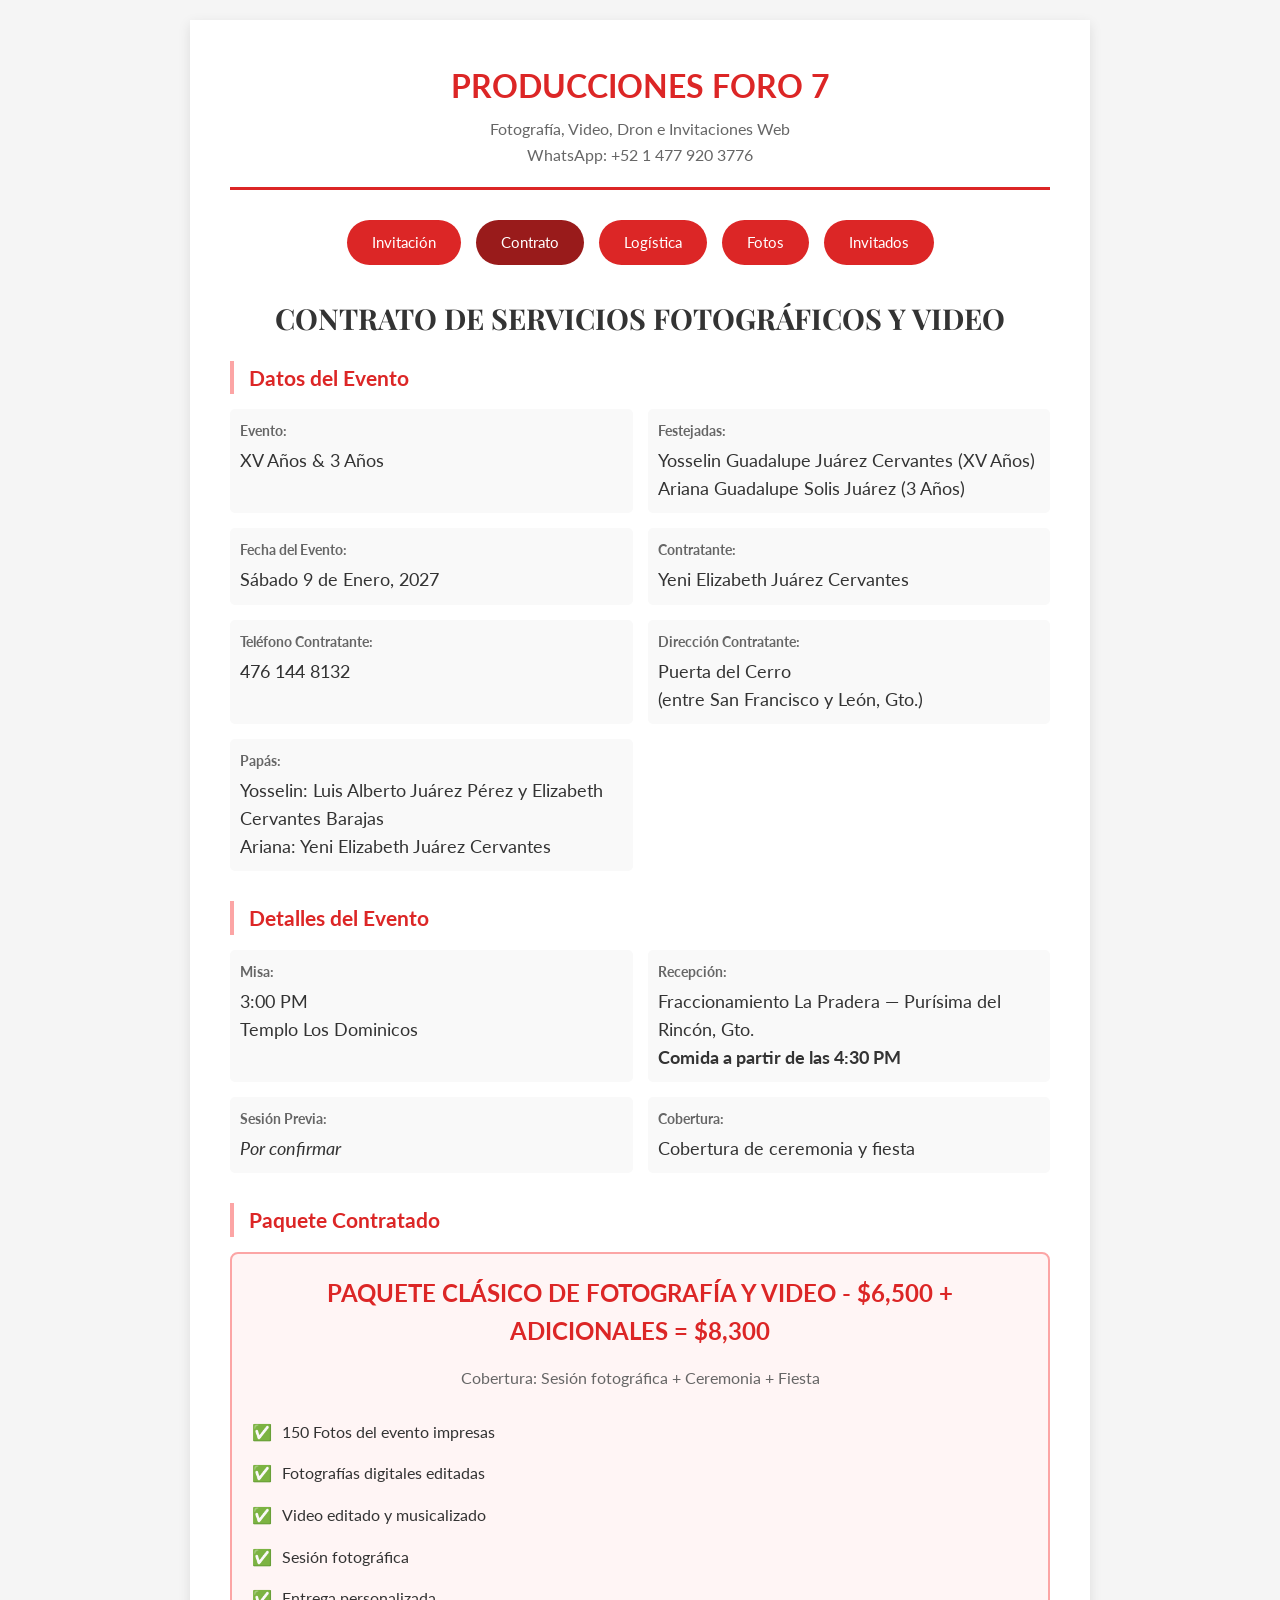
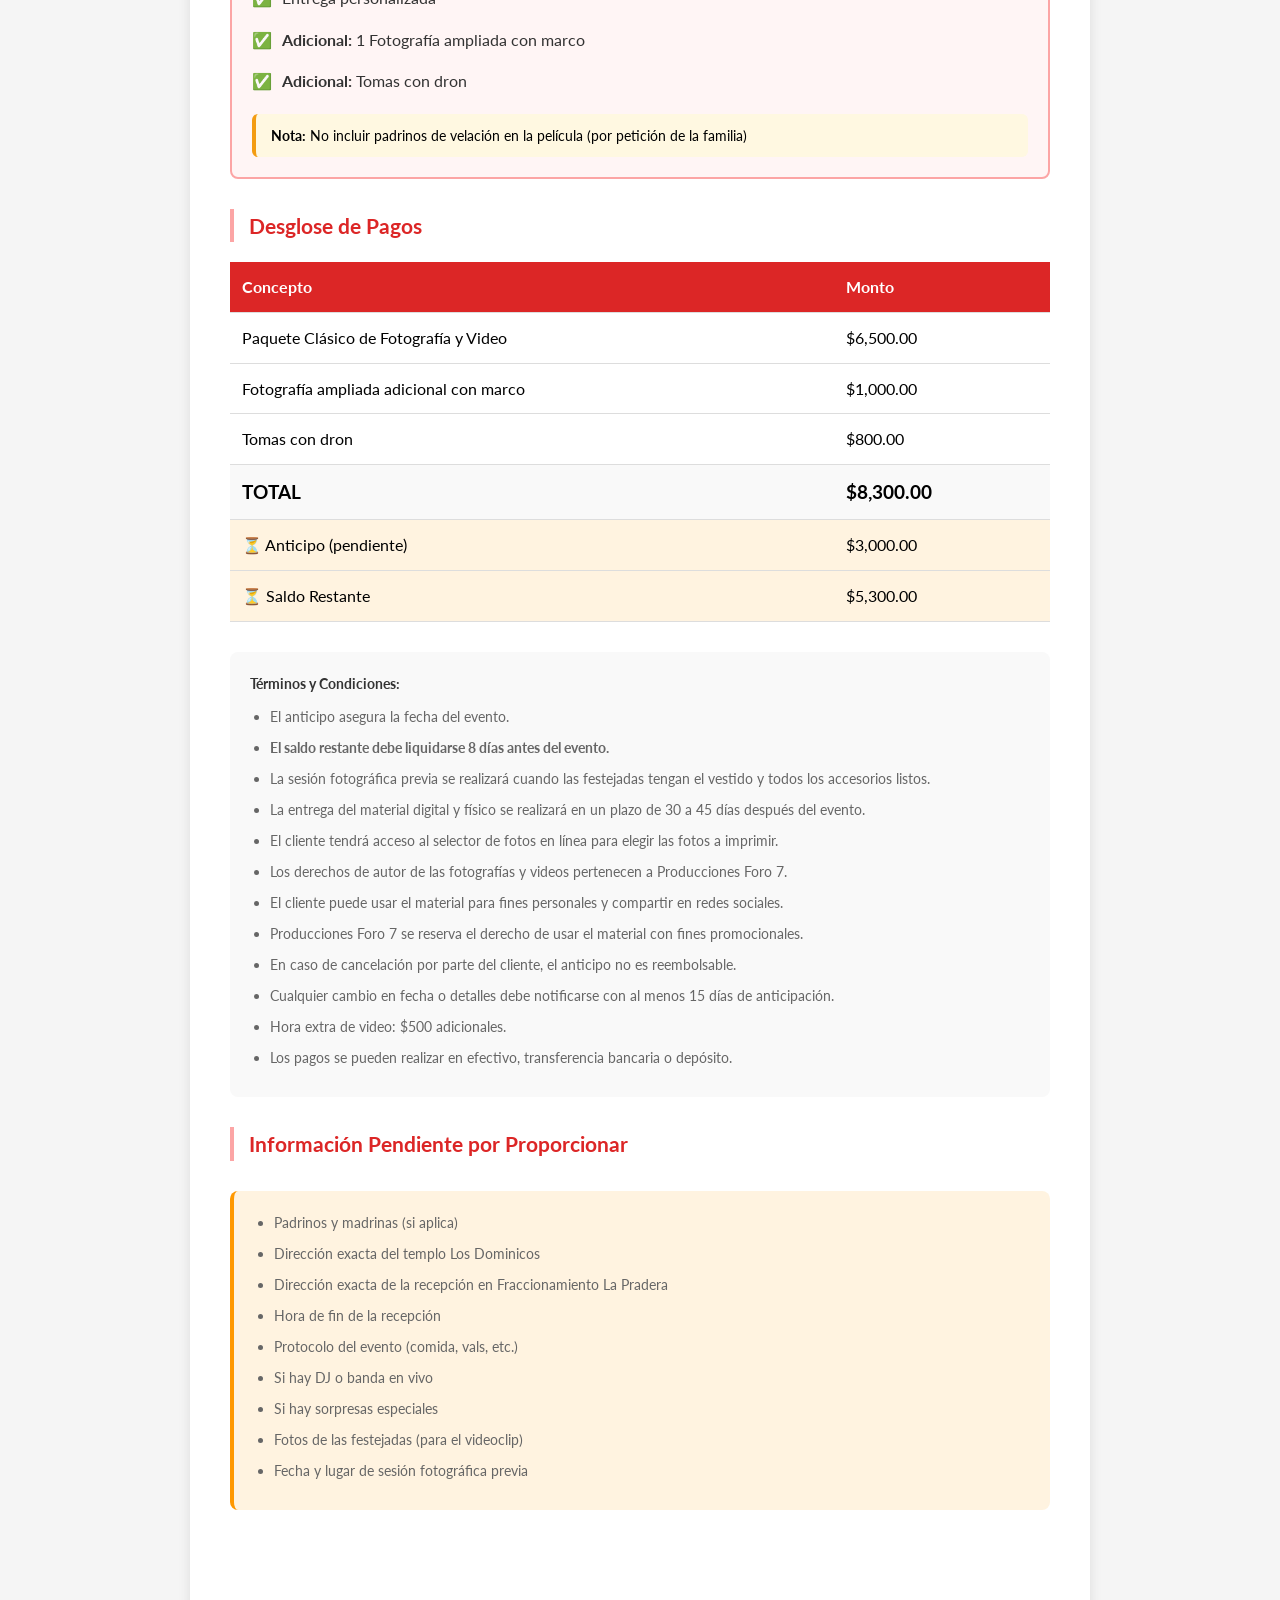
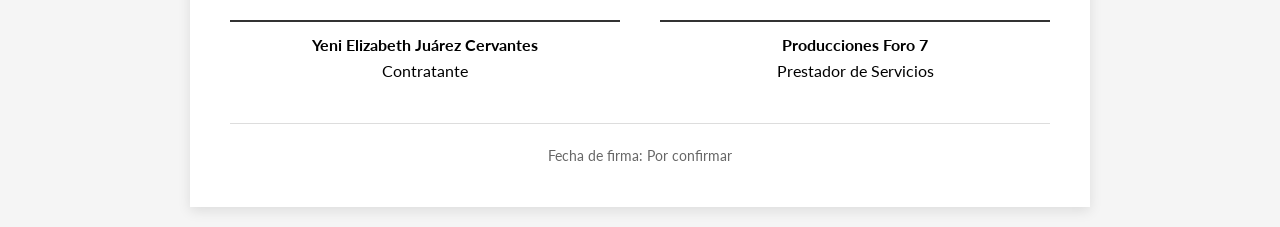
==== commit 10dcf0c0: "Contrato: total $8,300 con ampliacion y dron, 150 fotos y anticipo de $3,000 - Agrega fotografia amp" ====
--- a/contrato.html
+++ b/contrato.html
@@ -85,17 +85,19 @@
         <div class="section">
             <h2 class="section-title">Paquete Contratado</h2>
             <div class="package-details">
-                <div class="package-title">PAQUETE CLÁSICO DE FOTOGRAFÍA Y VIDEO - $6,500</div>
+                <div class="package-title">PAQUETE CLÁSICO DE FOTOGRAFÍA Y VIDEO - $6,500 + ADICIONALES = $8,300</div>
                 <p style="text-align: center; color: #666; margin-bottom: 20px;">
                     Cobertura: Sesión fotográfica + Ceremonia + Fiesta
                 </p>
 
                 <ul class="package-list">
-                    <li>100 Fotos del evento impresas</li>
+                    <li>150 Fotos del evento impresas</li>
                     <li>Fotografías digitales editadas</li>
                     <li>Video editado y musicalizado</li>
                     <li>Sesión fotográfica</li>
                     <li>Entrega personalizada</li>
+                    <li><strong>Adicional:</strong> 1 Fotografía ampliada con marco</li>
+                    <li><strong>Adicional:</strong> Tomas con dron</li>
                 </ul>
 
                 <div style="margin-top:12px; background:#fff8e1; border-left:4px solid #f39c12; padding:10px 15px; border-radius:6px; font-size:0.9rem;">
@@ -118,17 +120,25 @@
                         <td>Paquete Clásico de Fotografía y Video</td>
                         <td class="table-right">$6,500.00</td>
                     </tr>
+                    <tr>
+                        <td>Fotografía ampliada adicional con marco</td>
+                        <td class="table-right">$1,000.00</td>
+                    </tr>
+                    <tr>
+                        <td>Tomas con dron</td>
+                        <td class="table-right">$800.00</td>
+                    </tr>
                     <tr class="total-row">
                         <td>TOTAL</td>
-                        <td class="table-right">$6,500.00</td>
+                        <td class="table-right">$8,300.00</td>
                     </tr>
                     <tr class="pending-row">
                         <td>⏳ Anticipo (pendiente)</td>
-                        <td class="table-right">Por definir</td>
+                        <td class="table-right">$3,000.00</td>
                     </tr>
                     <tr class="pending-row">
                         <td>⏳ Saldo Restante</td>
-                        <td class="table-right">$6,500.00</td>
+                        <td class="table-right">$5,300.00</td>
                     </tr>
                 </tbody>
             </table>
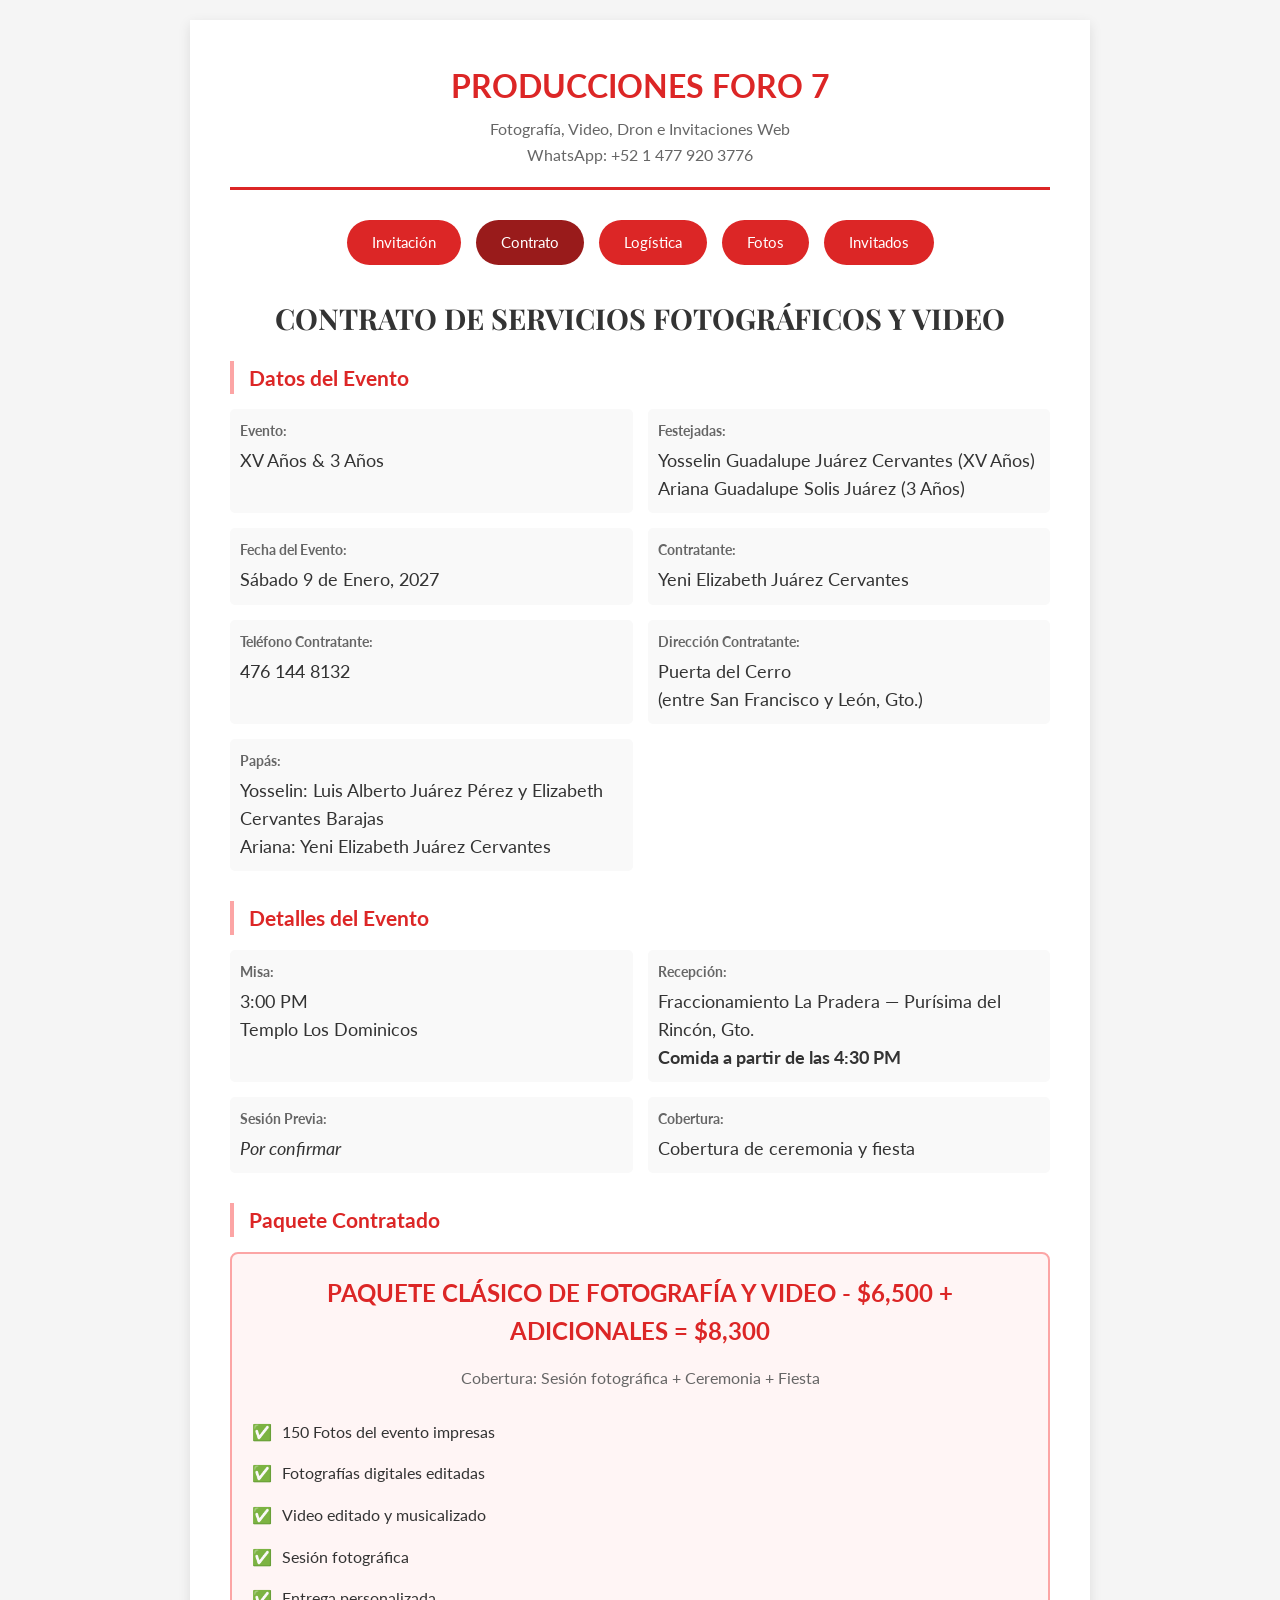
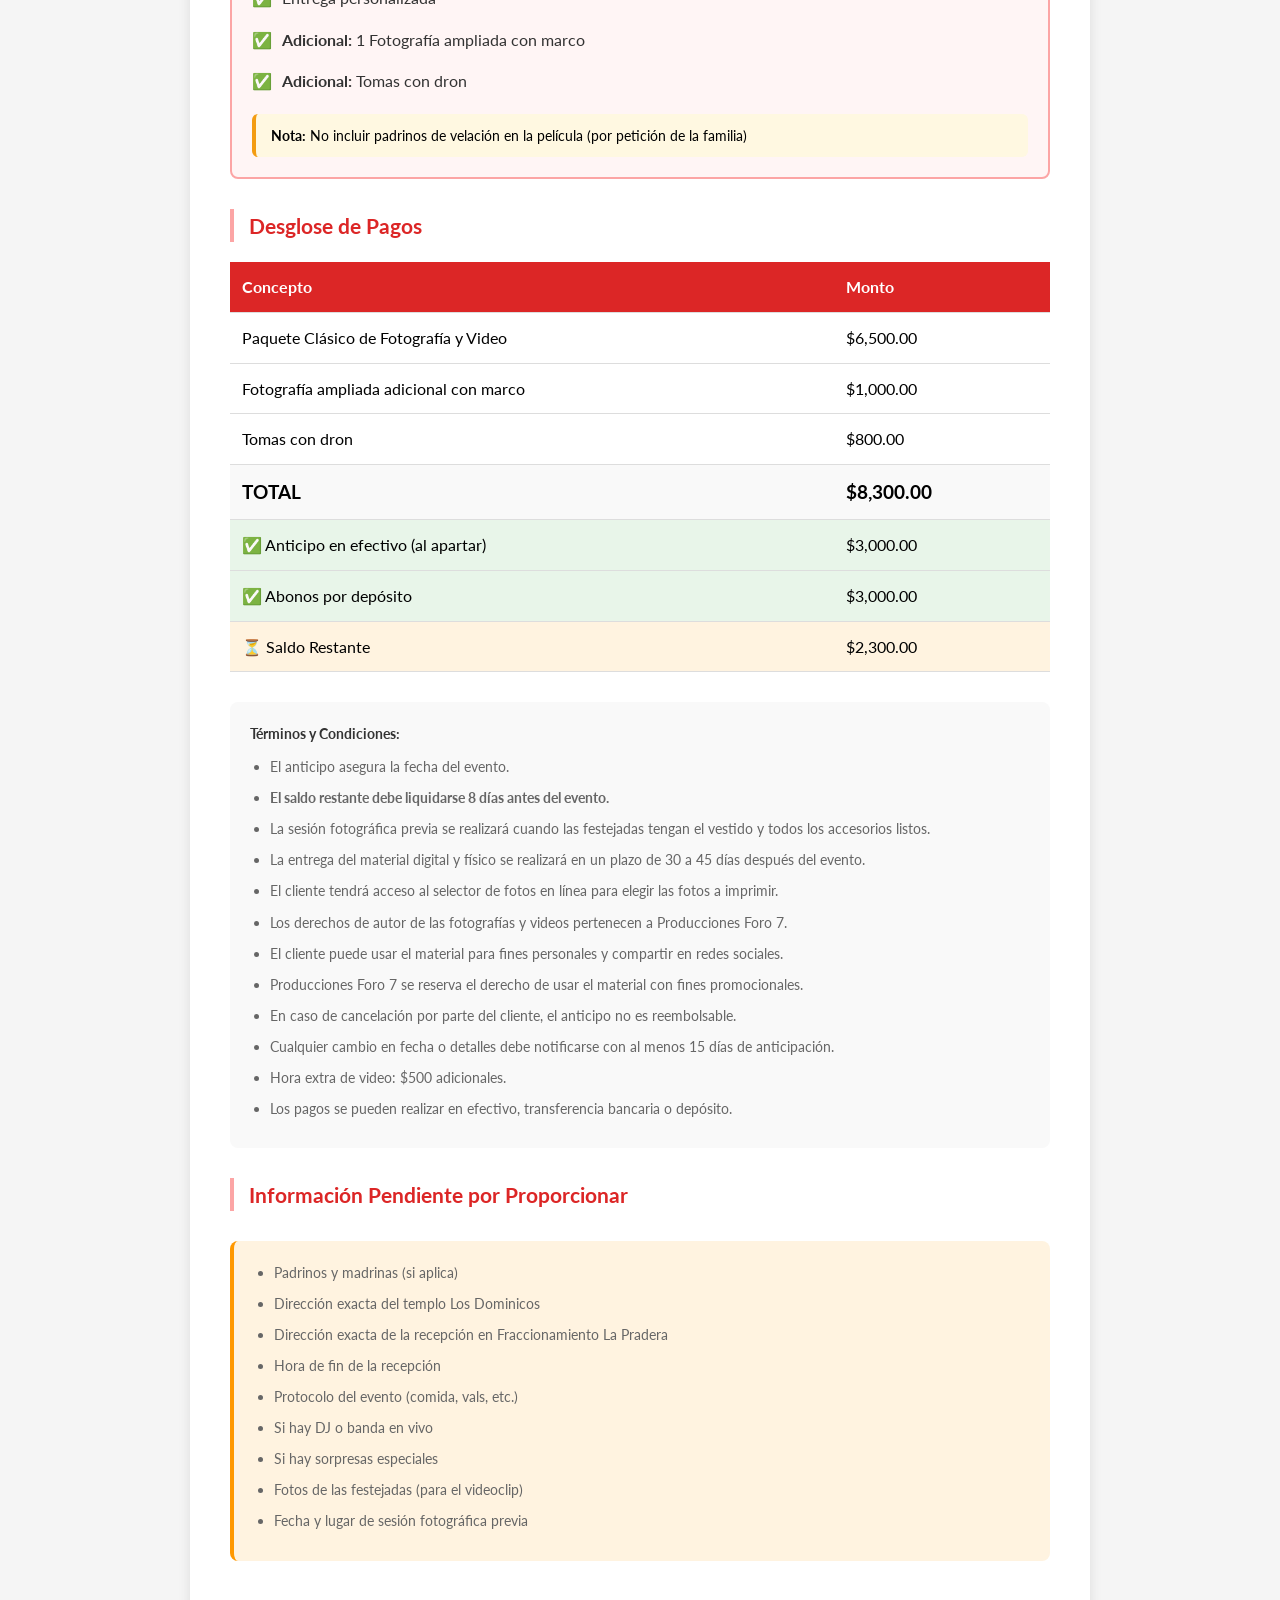
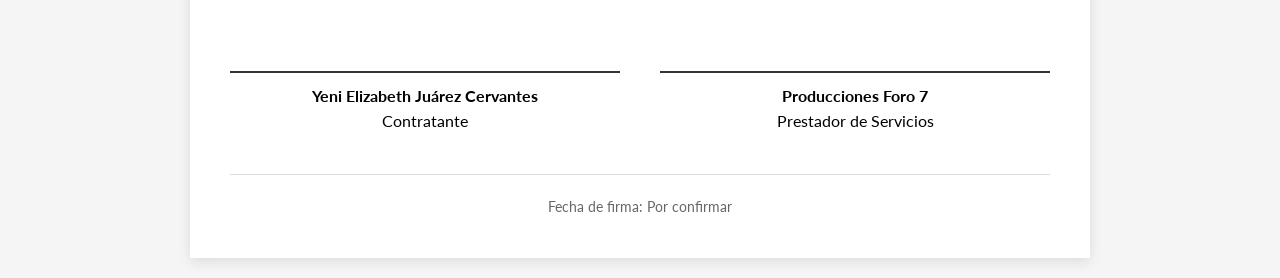
==== commit fdfca225: "Contrato: registra $6,000 pagados y saldo de $2,300 - Anticipo de $3,000 en efectivo al apartar - Ab" ====
--- a/contrato.html
+++ b/contrato.html
@@ -132,13 +132,17 @@
                         <td>TOTAL</td>
                         <td class="table-right">$8,300.00</td>
                     </tr>
-                    <tr class="pending-row">
-                        <td>⏳ Anticipo (pendiente)</td>
+                    <tr class="paid-row">
+                        <td>✅ Anticipo en efectivo (al apartar)</td>
+                        <td class="table-right">$3,000.00</td>
+                    </tr>
+                    <tr class="paid-row">
+                        <td>✅ Abonos por depósito</td>
                         <td class="table-right">$3,000.00</td>
                     </tr>
                     <tr class="pending-row">
                         <td>⏳ Saldo Restante</td>
-                        <td class="table-right">$5,300.00</td>
+                        <td class="table-right">$2,300.00</td>
                     </tr>
                 </tbody>
             </table>
